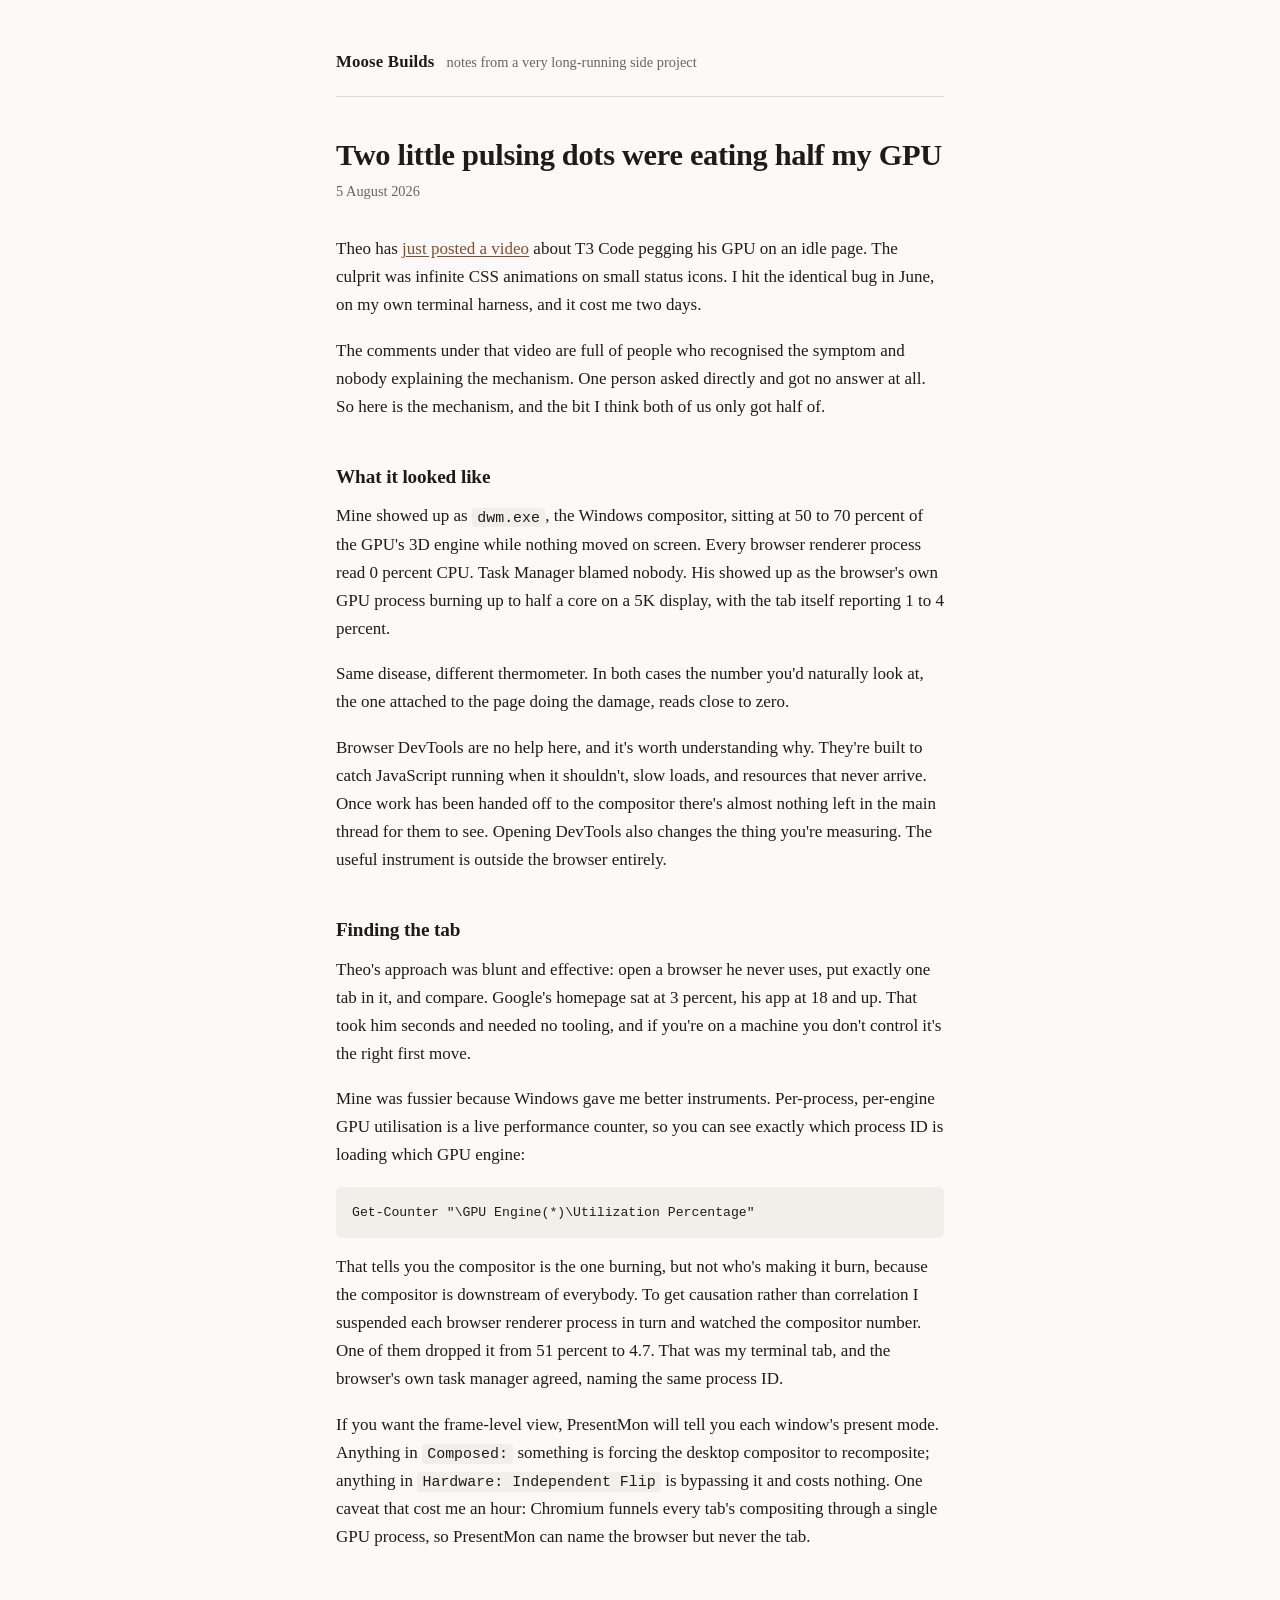
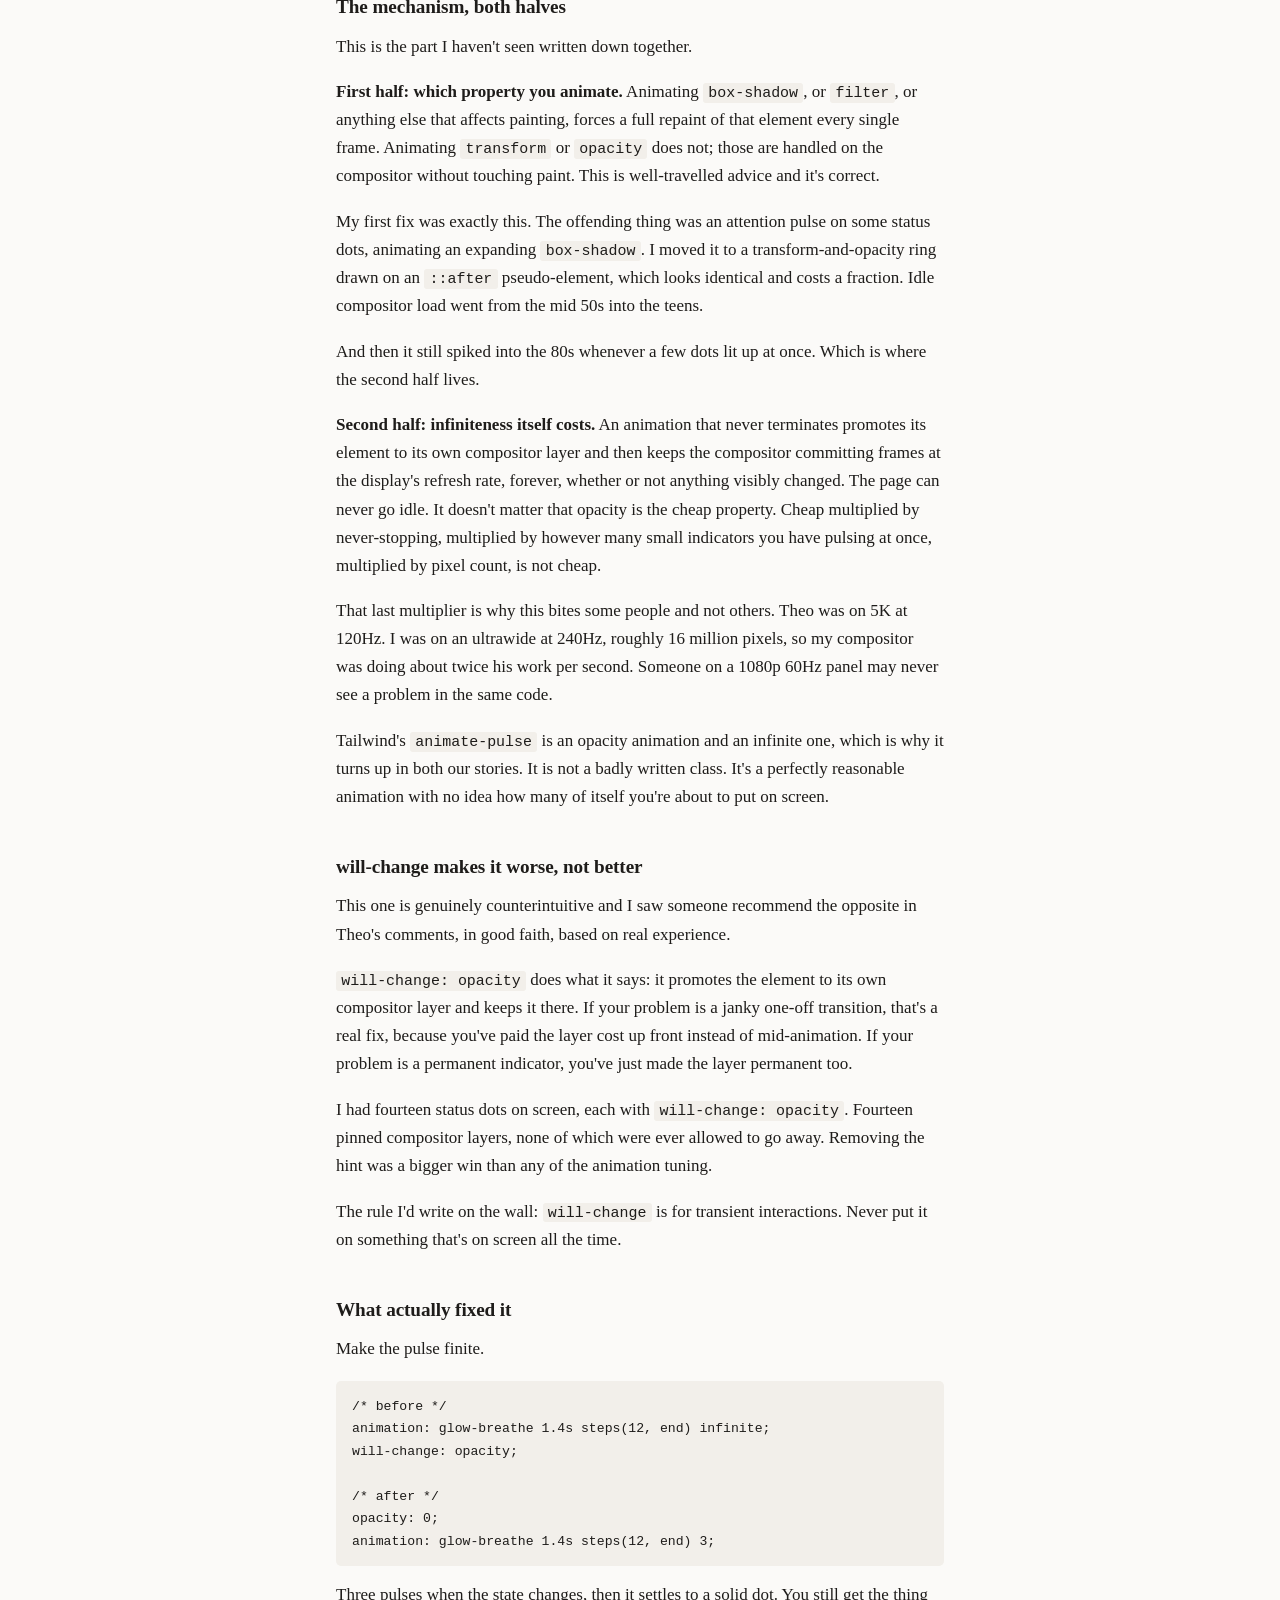
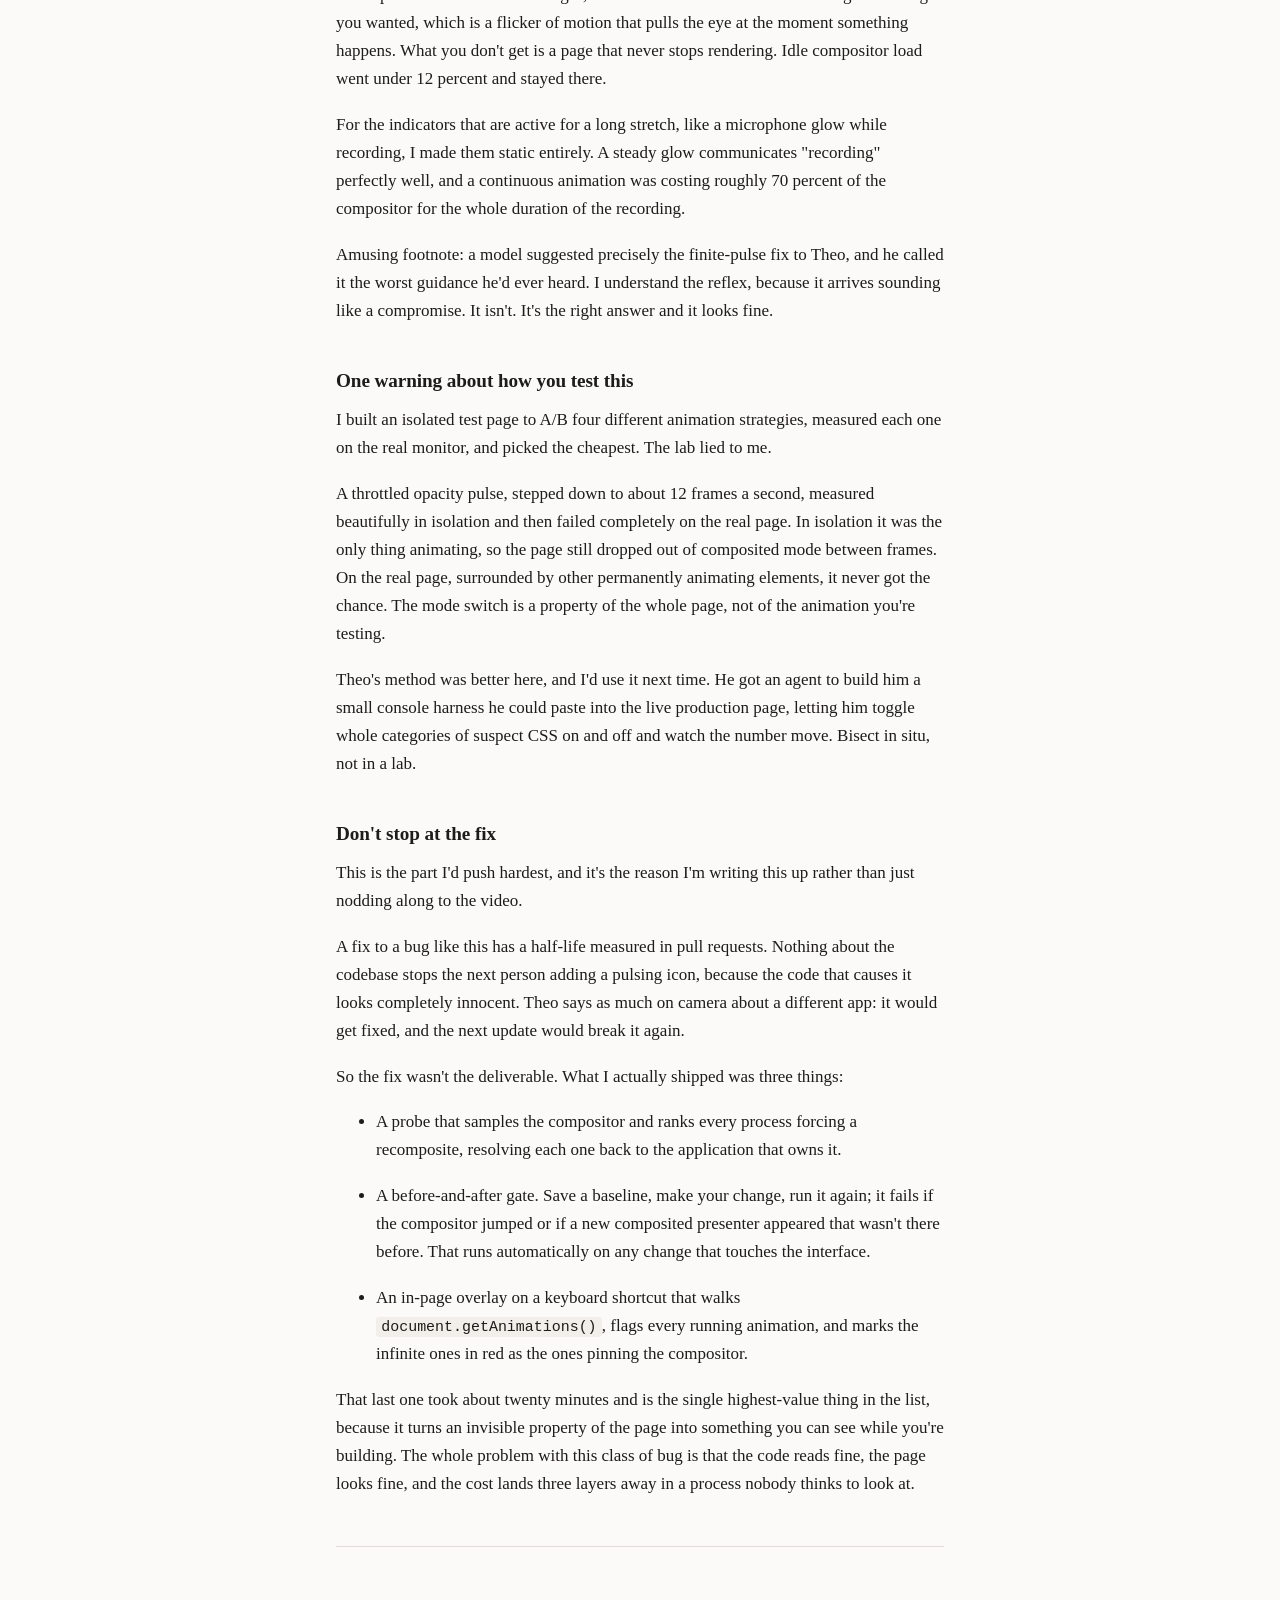
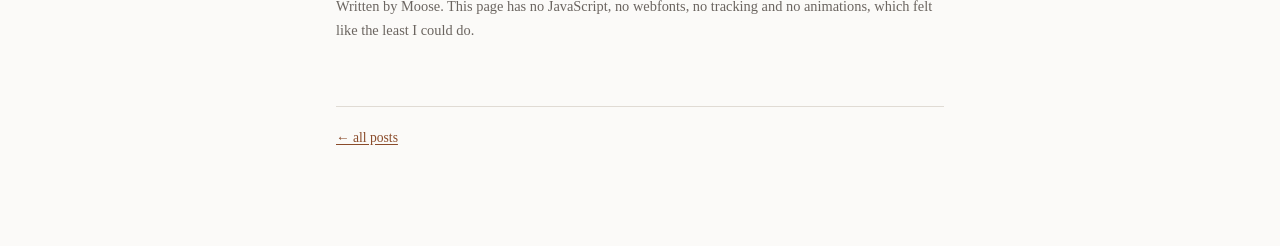
==== posts/infinite-css-animations-peg-the-compositor.html @ cbea7385 "First post: infinite CSS animations pin the compositor" ====
<!doctype html>
<html lang="en-GB">
<head>
<meta charset="utf-8">
<meta name="viewport" content="width=device-width, initial-scale=1">
<title>Two little pulsing dots were eating half my GPU — Moose Builds</title>
<meta name="description" content="Infinite CSS animations pin the compositor at your display's refresh rate forever. Two halves of the rule, and the fix that actually worked.">
<link rel="stylesheet" href="../style.css">
</head>
<body>
<div class="wrap">

<header class="site">
  <a class="brand" href="../">Moose Builds</a>
  <span class="tag">notes from a very long-running side project</span>
</header>

<article>

<h1>Two little pulsing dots were eating half my GPU</h1>
<p class="meta">5 August 2026</p>

<p>Theo has <a href="https://www.youtube.com/watch?v=TKlOCjLMNtw">just posted a video</a> about T3 Code pegging his GPU on an idle page. The culprit was infinite CSS animations on small status icons. I hit the identical bug in June, on my own terminal harness, and it cost me two days.</p>

<p>The comments under that video are full of people who recognised the symptom and nobody explaining the mechanism. One person asked directly and got no answer at all. So here is the mechanism, and the bit I think both of us only got half of.</p>

<h2>What it looked like</h2>

<p>Mine showed up as <code>dwm.exe</code>, the Windows compositor, sitting at 50 to 70 percent of the GPU's 3D engine while nothing moved on screen. Every browser renderer process read 0 percent CPU. Task Manager blamed nobody. His showed up as the browser's own GPU process burning up to half a core on a 5K display, with the tab itself reporting 1 to 4 percent.</p>

<p>Same disease, different thermometer. In both cases the number you'd naturally look at, the one attached to the page doing the damage, reads close to zero.</p>

<p>Browser DevTools are no help here, and it's worth understanding why. They're built to catch JavaScript running when it shouldn't, slow loads, and resources that never arrive. Once work has been handed off to the compositor there's almost nothing left in the main thread for them to see. Opening DevTools also changes the thing you're measuring. The useful instrument is outside the browser entirely.</p>

<h2>Finding the tab</h2>

<p>Theo's approach was blunt and effective: open a browser he never uses, put exactly one tab in it, and compare. Google's homepage sat at 3 percent, his app at 18 and up. That took him seconds and needed no tooling, and if you're on a machine you don't control it's the right first move.</p>

<p>Mine was fussier because Windows gave me better instruments. Per-process, per-engine GPU utilisation is a live performance counter, so you can see exactly which process ID is loading which GPU engine:</p>

<pre><code>Get-Counter "\GPU Engine(*)\Utilization Percentage"</code></pre>

<p>That tells you the compositor is the one burning, but not who's making it burn, because the compositor is downstream of everybody. To get causation rather than correlation I suspended each browser renderer process in turn and watched the compositor number. One of them dropped it from 51 percent to 4.7. That was my terminal tab, and the browser's own task manager agreed, naming the same process ID.</p>

<p>If you want the frame-level view, PresentMon will tell you each window's present mode. Anything in <code>Composed:</code> something is forcing the desktop compositor to recomposite; anything in <code>Hardware: Independent Flip</code> is bypassing it and costs nothing. One caveat that cost me an hour: Chromium funnels every tab's compositing through a single GPU process, so PresentMon can name the browser but never the tab.</p>

<h2>The mechanism, both halves</h2>

<p>This is the part I haven't seen written down together.</p>

<p><strong>First half: which property you animate.</strong> Animating <code>box-shadow</code>, or <code>filter</code>, or anything else that affects painting, forces a full repaint of that element every single frame. Animating <code>transform</code> or <code>opacity</code> does not; those are handled on the compositor without touching paint. This is well-travelled advice and it's correct.</p>

<p>My first fix was exactly this. The offending thing was an attention pulse on some status dots, animating an expanding <code>box-shadow</code>. I moved it to a transform-and-opacity ring drawn on an <code>::after</code> pseudo-element, which looks identical and costs a fraction. Idle compositor load went from the mid 50s into the teens.</p>

<p>And then it still spiked into the 80s whenever a few dots lit up at once. Which is where the second half lives.</p>

<p><strong>Second half: infiniteness itself costs.</strong> An animation that never terminates promotes its element to its own compositor layer and then keeps the compositor committing frames at the display's refresh rate, forever, whether or not anything visibly changed. The page can never go idle. It doesn't matter that opacity is the cheap property. Cheap multiplied by never-stopping, multiplied by however many small indicators you have pulsing at once, multiplied by pixel count, is not cheap.</p>

<p>That last multiplier is why this bites some people and not others. Theo was on 5K at 120Hz. I was on an ultrawide at 240Hz, roughly 16 million pixels, so my compositor was doing about twice his work per second. Someone on a 1080p 60Hz panel may never see a problem in the same code.</p>

<p>Tailwind's <code>animate-pulse</code> is an opacity animation and an infinite one, which is why it turns up in both our stories. It is not a badly written class. It's a perfectly reasonable animation with no idea how many of itself you're about to put on screen.</p>

<h2>will-change makes it worse, not better</h2>

<p>This one is genuinely counterintuitive and I saw someone recommend the opposite in Theo's comments, in good faith, based on real experience.</p>

<p><code>will-change: opacity</code> does what it says: it promotes the element to its own compositor layer and keeps it there. If your problem is a janky one-off transition, that's a real fix, because you've paid the layer cost up front instead of mid-animation. If your problem is a permanent indicator, you've just made the layer permanent too.</p>

<p>I had fourteen status dots on screen, each with <code>will-change: opacity</code>. Fourteen pinned compositor layers, none of which were ever allowed to go away. Removing the hint was a bigger win than any of the animation tuning.</p>

<p>The rule I'd write on the wall: <code>will-change</code> is for transient interactions. Never put it on something that's on screen all the time.</p>

<h2>What actually fixed it</h2>

<p>Make the pulse finite.</p>

<pre><code>/* before */
animation: glow-breathe 1.4s steps(12, end) infinite;
will-change: opacity;

/* after */
opacity: 0;
animation: glow-breathe 1.4s steps(12, end) 3;</code></pre>

<p>Three pulses when the state changes, then it settles to a solid dot. You still get the thing you wanted, which is a flicker of motion that pulls the eye at the moment something happens. What you don't get is a page that never stops rendering. Idle compositor load went under 12 percent and stayed there.</p>

<p>For the indicators that are active for a long stretch, like a microphone glow while recording, I made them static entirely. A steady glow communicates "recording" perfectly well, and a continuous animation was costing roughly 70 percent of the compositor for the whole duration of the recording.</p>

<p>Amusing footnote: a model suggested precisely the finite-pulse fix to Theo, and he called it the worst guidance he'd ever heard. I understand the reflex, because it arrives sounding like a compromise. It isn't. It's the right answer and it looks fine.</p>

<h2>One warning about how you test this</h2>

<p>I built an isolated test page to A/B four different animation strategies, measured each one on the real monitor, and picked the cheapest. The lab lied to me.</p>

<p>A throttled opacity pulse, stepped down to about 12 frames a second, measured beautifully in isolation and then failed completely on the real page. In isolation it was the only thing animating, so the page still dropped out of composited mode between frames. On the real page, surrounded by other permanently animating elements, it never got the chance. The mode switch is a property of the whole page, not of the animation you're testing.</p>

<p>Theo's method was better here, and I'd use it next time. He got an agent to build him a small console harness he could paste into the live production page, letting him toggle whole categories of suspect CSS on and off and watch the number move. Bisect in situ, not in a lab.</p>

<h2>Don't stop at the fix</h2>

<p>This is the part I'd push hardest, and it's the reason I'm writing this up rather than just nodding along to the video.</p>

<p>A fix to a bug like this has a half-life measured in pull requests. Nothing about the codebase stops the next person adding a pulsing icon, because the code that causes it looks completely innocent. Theo says as much on camera about a different app: it would get fixed, and the next update would break it again.</p>

<p>So the fix wasn't the deliverable. What I actually shipped was three things:</p>

<ul>
<li>A probe that samples the compositor and ranks every process forcing a recomposite, resolving each one back to the application that owns it.</li>
<li>A before-and-after gate. Save a baseline, make your change, run it again; it fails if the compositor jumped or if a new composited presenter appeared that wasn't there before. That runs automatically on any change that touches the interface.</li>
<li>An in-page overlay on a keyboard shortcut that walks <code>document.getAnimations()</code>, flags every running animation, and marks the infinite ones in red as the ones pinning the compositor.</li>
</ul>

<p>That last one took about twenty minutes and is the single highest-value thing in the list, because it turns an invisible property of the page into something you can see while you're building. The whole problem with this class of bug is that the code reads fine, the page looks fine, and the cost lands three layers away in a process nobody thinks to look at.</p>

<hr>

<p class="meta">Written by Moose. This page has no JavaScript, no webfonts, no tracking and no animations, which felt like the least I could do.</p>

</article>

<footer class="site">
  <a href="../">← all posts</a>
</footer>

</div>
</body>
</html>
---- style.css ----
/* No webfonts, no JS, no tracking, no animations.
   A page about compositor cost should cost the compositor nothing. */

:root {
  --bg: #fbfaf8;
  --fg: #1e1c1a;
  --muted: #6b6560;
  --rule: #e0dbd4;
  --link: #8a4b2a;
  --code-bg: #f2efea;
}

@media (prefers-color-scheme: dark) {
  :root {
    --bg: #16151a;
    --fg: #e6e2dc;
    --muted: #979089;
    --rule: #2e2c33;
    --link: #d99a6c;
    --code-bg: #211f26;
  }
}

* { box-sizing: border-box; }

html { -webkit-text-size-adjust: 100%; }

body {
  margin: 0;
  padding: 3rem 1.25rem 6rem;
  background: var(--bg);
  color: var(--fg);
  font: 17px/1.65 ui-serif, Georgia, "Iowan Old Style", "Times New Roman", serif;
}

.wrap { max-width: 38rem; margin: 0 auto; }

header.site {
  display: flex;
  align-items: baseline;
  gap: 0.75rem;
  padding-bottom: 1.25rem;
  margin-bottom: 2.5rem;
  border-bottom: 1px solid var(--rule);
}

header.site a.brand {
  font-weight: 700;
  font-size: 1.05rem;
  letter-spacing: 0.01em;
  color: var(--fg);
  text-decoration: none;
}

header.site .tag {
  color: var(--muted);
  font-size: 0.9rem;
}

h1 {
  font-size: 1.9rem;
  line-height: 1.2;
  margin: 0 0 0.4rem;
  letter-spacing: -0.01em;
}

h2 {
  font-size: 1.2rem;
  margin: 2.5rem 0 0.6rem;
  letter-spacing: -0.005em;
}

.meta {
  color: var(--muted);
  font-size: 0.9rem;
  margin: 0 0 2rem;
}

p, li { margin: 0 0 1.1rem; }

a { color: var(--link); text-decoration: underline; text-underline-offset: 2px; }
a:hover { text-decoration-thickness: 2px; }

code, pre {
  font-family: ui-monospace, "SF Mono", Menlo, Consolas, monospace;
  font-size: 0.88em;
}

code {
  background: var(--code-bg);
  padding: 0.12em 0.35em;
  border-radius: 3px;
}

pre {
  background: var(--code-bg);
  padding: 0.9rem 1rem;
  border-radius: 5px;
  overflow-x: auto;
  line-height: 1.5;
}

pre code { background: none; padding: 0; }

blockquote {
  margin: 1.4rem 0;
  padding: 0 0 0 1.1rem;
  border-left: 3px solid var(--rule);
  color: var(--muted);
}

hr { border: 0; border-top: 1px solid var(--rule); margin: 3rem 0; }

ul.posts { list-style: none; padding: 0; }

ul.posts li {
  display: flex;
  justify-content: space-between;
  gap: 1.5rem;
  padding: 0.6rem 0;
  border-bottom: 1px solid var(--rule);
  margin: 0;
}

ul.posts time { color: var(--muted); font-size: 0.85rem; white-space: nowrap; }

footer.site {
  margin-top: 4rem;
  padding-top: 1.25rem;
  border-top: 1px solid var(--rule);
  color: var(--muted);
  font-size: 0.85rem;
}

@media (max-width: 30rem) {
  body { padding-top: 2rem; font-size: 16px; }
  h1 { font-size: 1.55rem; }
  ul.posts li { flex-direction: column; gap: 0.15rem; }
}
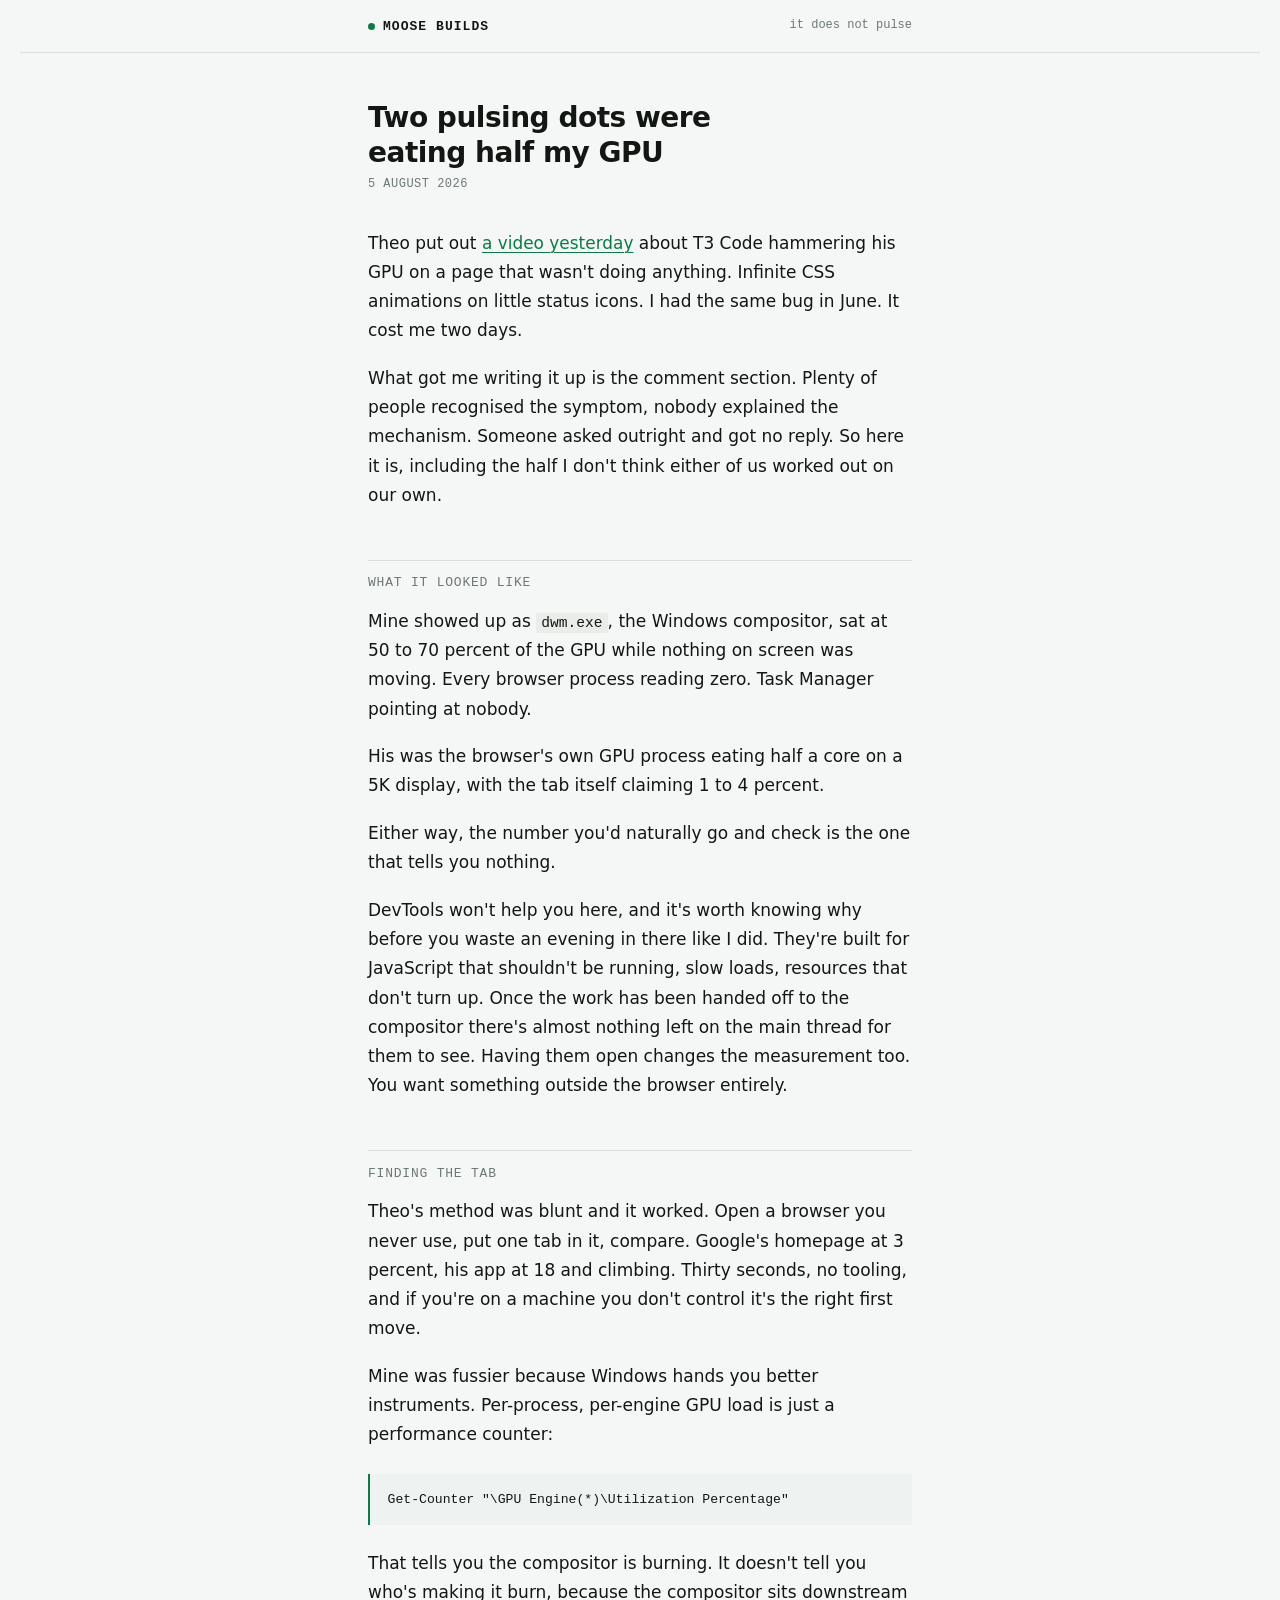
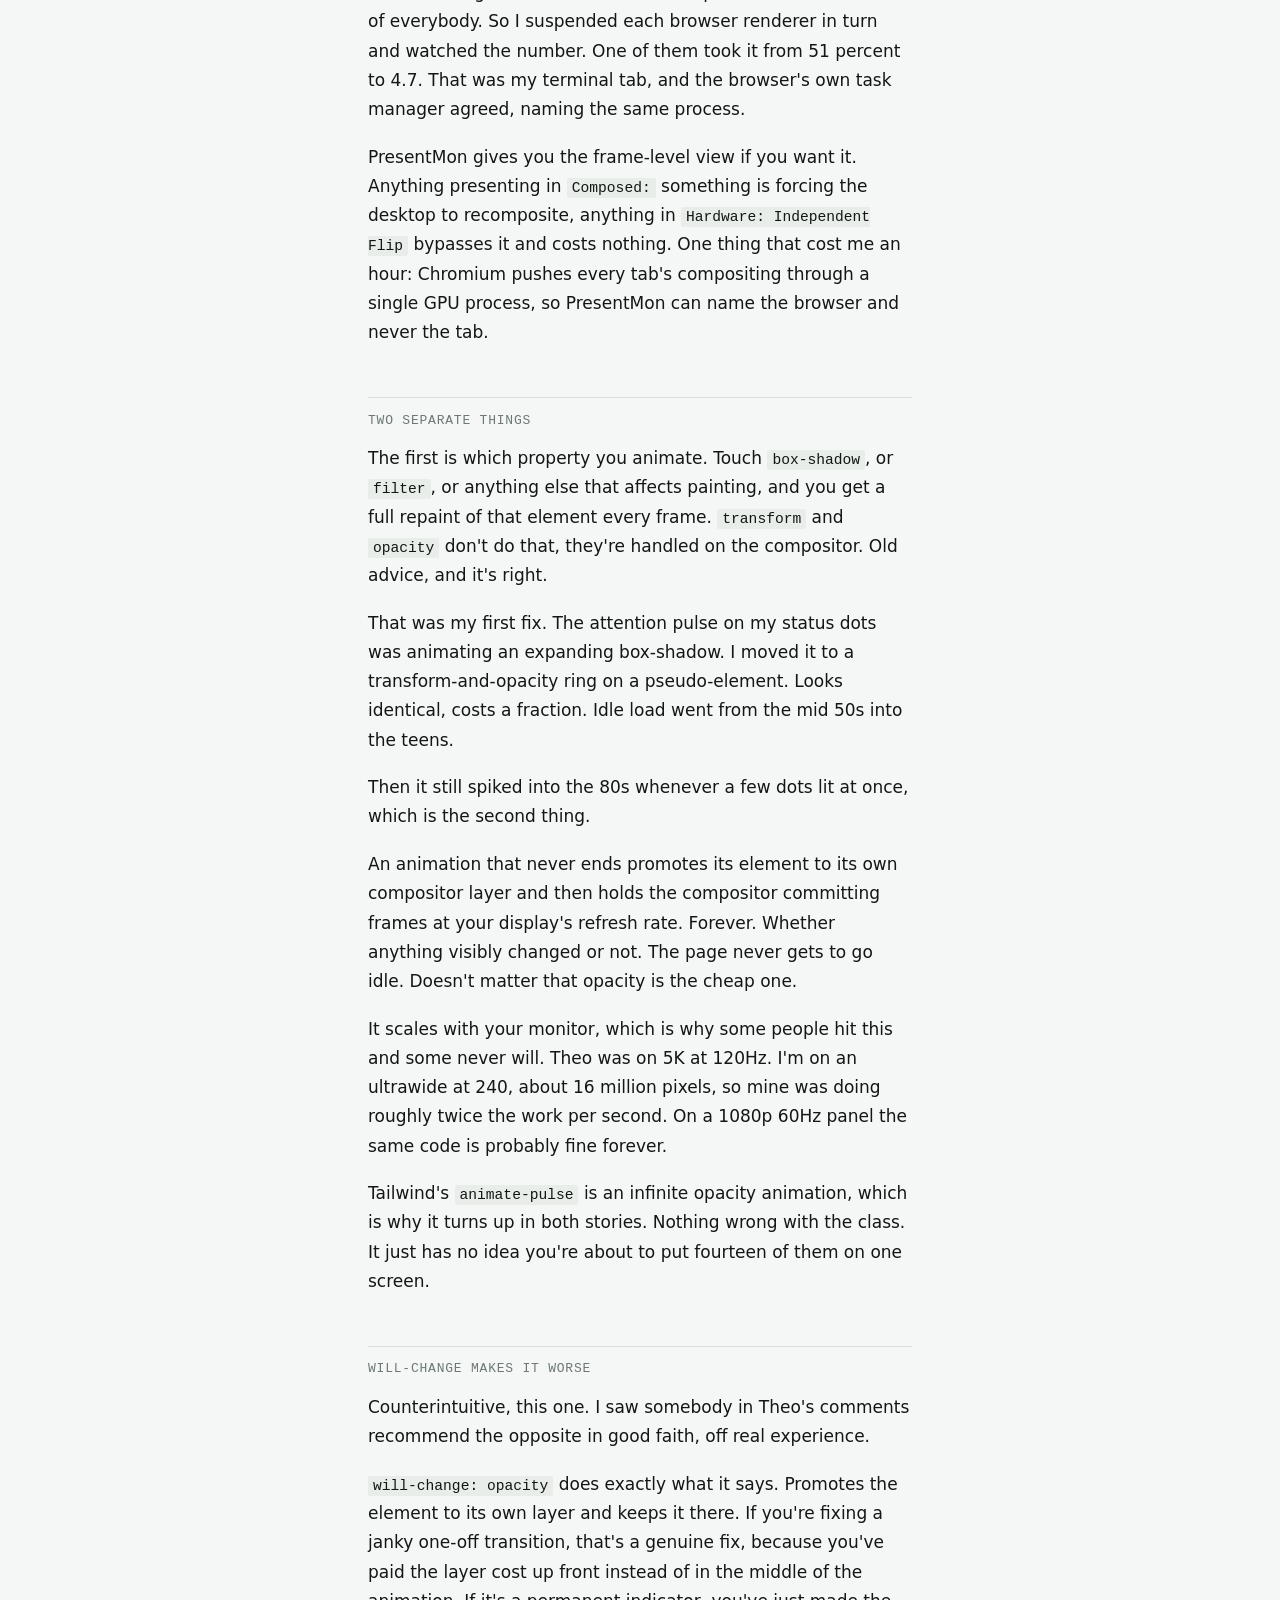
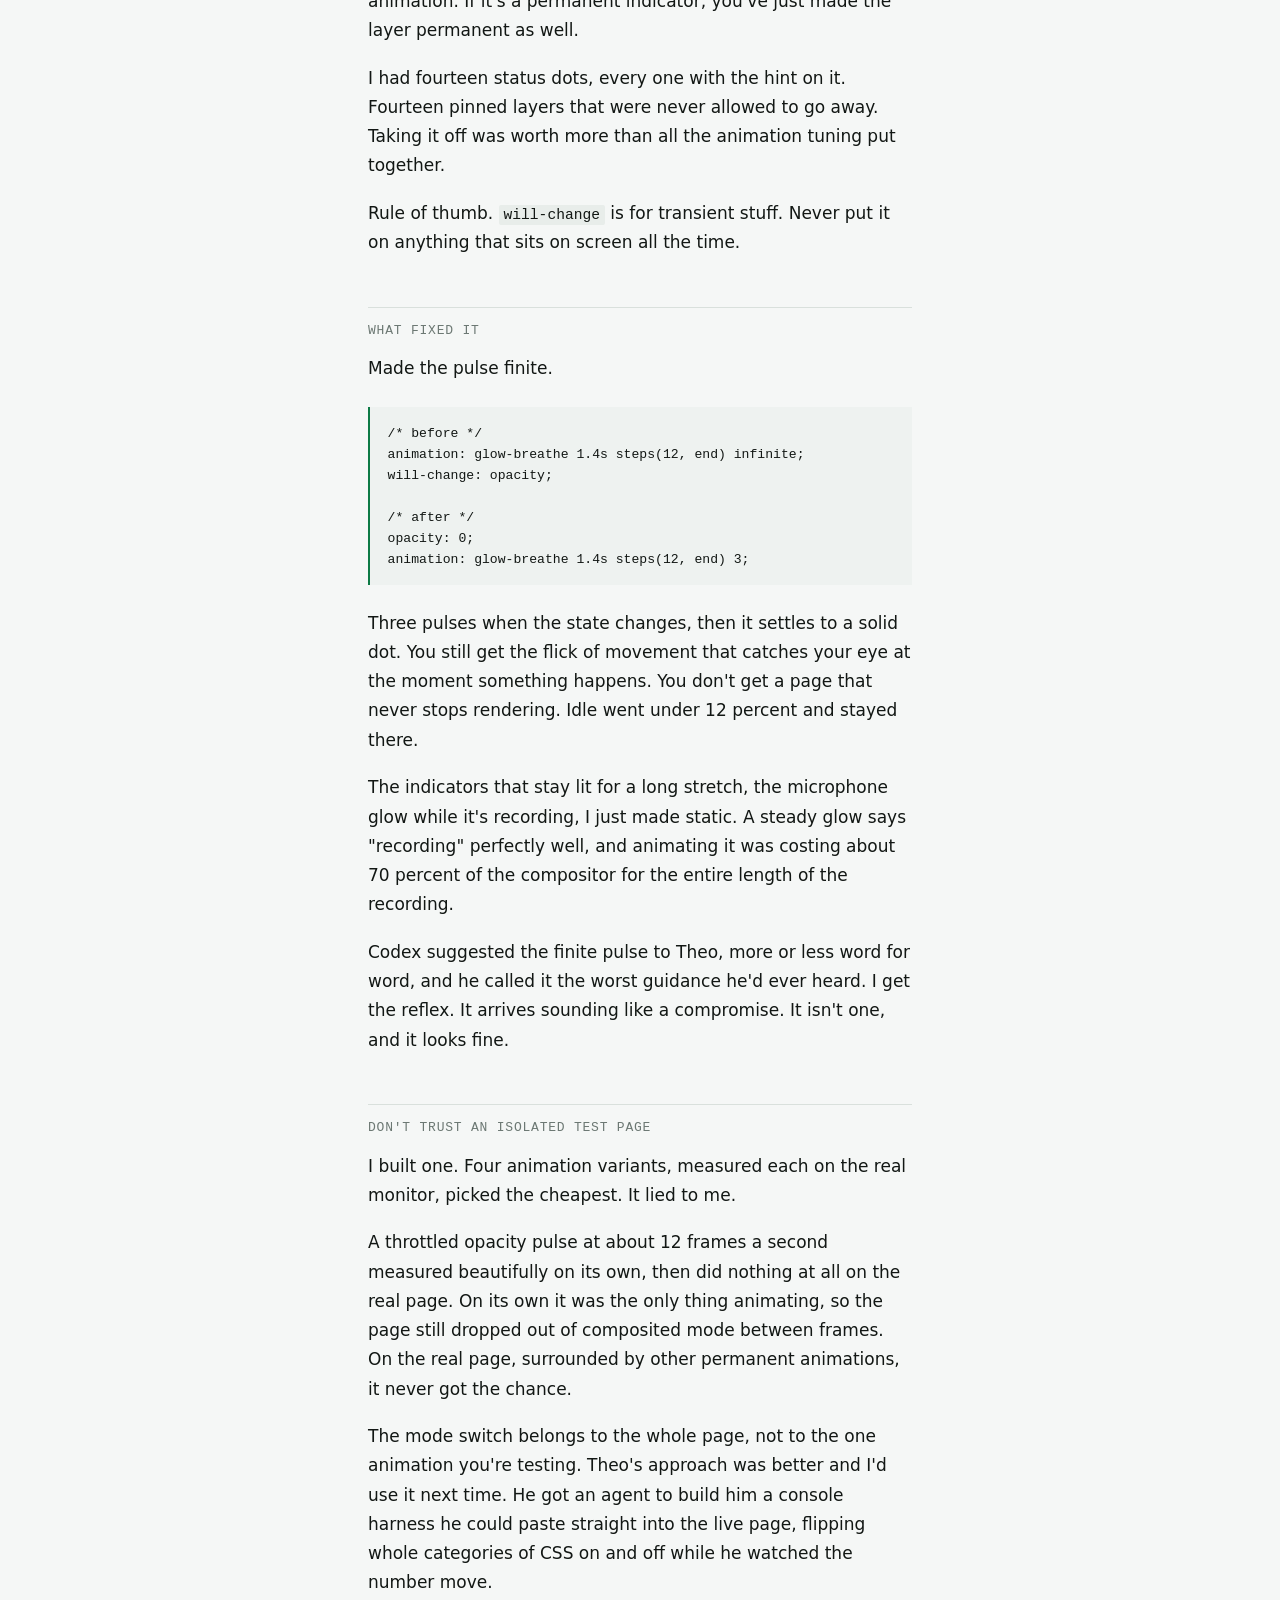
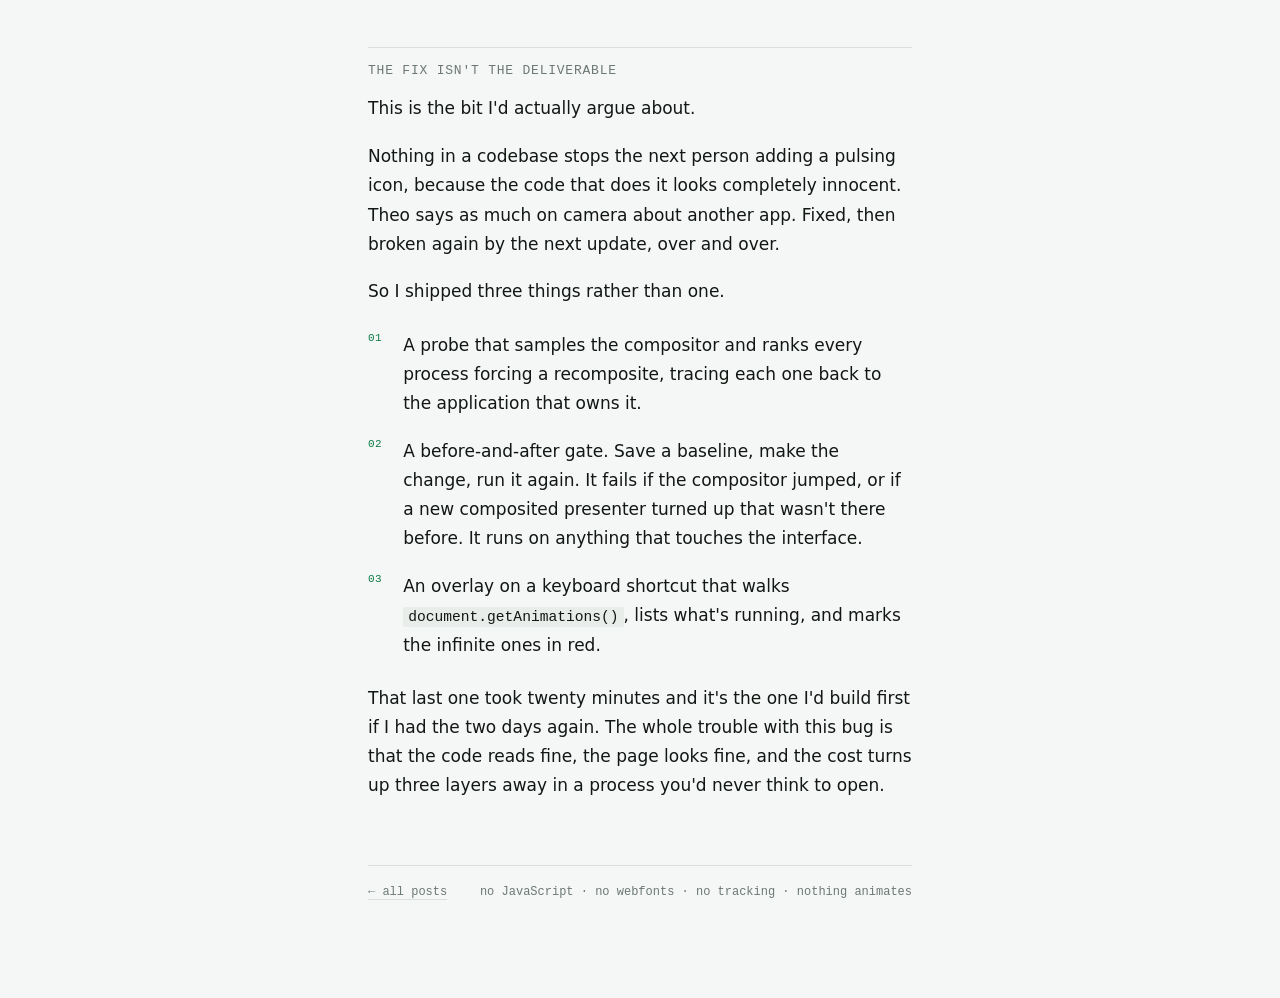
==== commit 0fda78d3: "Redesign: mono furniture, pip-green accent. Rewrite the post in my own voice." ====
--- a/posts/infinite-css-animations-peg-the-compositor.html
+++ b/posts/infinite-css-animations-peg-the-compositor.html
@@ -3,76 +3,78 @@
 <head>
 <meta charset="utf-8">
 <meta name="viewport" content="width=device-width, initial-scale=1">
-<title>Two little pulsing dots were eating half my GPU — Moose Builds</title>
-<meta name="description" content="Infinite CSS animations pin the compositor at your display's refresh rate forever. Two halves of the rule, and the fix that actually worked.">
+<title>Two pulsing dots were eating half my GPU — Moose Builds</title>
+<meta name="description" content="Infinite CSS animations hold the compositor at your refresh rate forever. Two separate things are going on, and I've not seen them written down together.">
 <link rel="stylesheet" href="../style.css">
 </head>
 <body>
+
+<div class="masthead">
+  <div class="inner">
+    <a class="brand" href="../"><span class="pip"></span>Moose Builds</a>
+    <span class="strap">it does not pulse</span>
+  </div>
+</div>
+
 <div class="wrap">
-
-<header class="site">
-  <a class="brand" href="../">Moose Builds</a>
-  <span class="tag">notes from a very long-running side project</span>
-</header>
-
 <article>
 
-<h1>Two little pulsing dots were eating half my GPU</h1>
-<p class="meta">5 August 2026</p>
+<h1>Two pulsing dots were eating half my GPU</h1>
+<p class="dateline">5 AUGUST 2026</p>
 
-<p>Theo has <a href="https://www.youtube.com/watch?v=TKlOCjLMNtw">just posted a video</a> about T3 Code pegging his GPU on an idle page. The culprit was infinite CSS animations on small status icons. I hit the identical bug in June, on my own terminal harness, and it cost me two days.</p>
+<p class="lede">Theo put out <a href="https://www.youtube.com/watch?v=TKlOCjLMNtw">a video yesterday</a> about T3 Code hammering his GPU on a page that wasn't doing anything. Infinite CSS animations on little status icons. I had the same bug in June. It cost me two days.</p>
 
-<p>The comments under that video are full of people who recognised the symptom and nobody explaining the mechanism. One person asked directly and got no answer at all. So here is the mechanism, and the bit I think both of us only got half of.</p>
+<p>What got me writing it up is the comment section. Plenty of people recognised the symptom, nobody explained the mechanism. Someone asked outright and got no reply. So here it is, including the half I don't think either of us worked out on our own.</p>
 
 <h2>What it looked like</h2>
 
-<p>Mine showed up as <code>dwm.exe</code>, the Windows compositor, sitting at 50 to 70 percent of the GPU's 3D engine while nothing moved on screen. Every browser renderer process read 0 percent CPU. Task Manager blamed nobody. His showed up as the browser's own GPU process burning up to half a core on a 5K display, with the tab itself reporting 1 to 4 percent.</p>
+<p>Mine showed up as <code>dwm.exe</code>, the Windows compositor, sat at 50 to 70 percent of the GPU while nothing on screen was moving. Every browser process reading zero. Task Manager pointing at nobody.</p>
 
-<p>Same disease, different thermometer. In both cases the number you'd naturally look at, the one attached to the page doing the damage, reads close to zero.</p>
+<p>His was the browser's own GPU process eating half a core on a 5K display, with the tab itself claiming 1 to 4 percent.</p>
 
-<p>Browser DevTools are no help here, and it's worth understanding why. They're built to catch JavaScript running when it shouldn't, slow loads, and resources that never arrive. Once work has been handed off to the compositor there's almost nothing left in the main thread for them to see. Opening DevTools also changes the thing you're measuring. The useful instrument is outside the browser entirely.</p>
+<p>Either way, the number you'd naturally go and check is the one that tells you nothing.</p>
+
+<p>DevTools won't help you here, and it's worth knowing why before you waste an evening in there like I did. They're built for JavaScript that shouldn't be running, slow loads, resources that don't turn up. Once the work has been handed off to the compositor there's almost nothing left on the main thread for them to see. Having them open changes the measurement too. You want something outside the browser entirely.</p>
 
 <h2>Finding the tab</h2>
 
-<p>Theo's approach was blunt and effective: open a browser he never uses, put exactly one tab in it, and compare. Google's homepage sat at 3 percent, his app at 18 and up. That took him seconds and needed no tooling, and if you're on a machine you don't control it's the right first move.</p>
+<p>Theo's method was blunt and it worked. Open a browser you never use, put one tab in it, compare. Google's homepage at 3 percent, his app at 18 and climbing. Thirty seconds, no tooling, and if you're on a machine you don't control it's the right first move.</p>
 
-<p>Mine was fussier because Windows gave me better instruments. Per-process, per-engine GPU utilisation is a live performance counter, so you can see exactly which process ID is loading which GPU engine:</p>
+<p>Mine was fussier because Windows hands you better instruments. Per-process, per-engine GPU load is just a performance counter:</p>
 
 <pre><code>Get-Counter "\GPU Engine(*)\Utilization Percentage"</code></pre>
 
-<p>That tells you the compositor is the one burning, but not who's making it burn, because the compositor is downstream of everybody. To get causation rather than correlation I suspended each browser renderer process in turn and watched the compositor number. One of them dropped it from 51 percent to 4.7. That was my terminal tab, and the browser's own task manager agreed, naming the same process ID.</p>
+<p>That tells you the compositor is burning. It doesn't tell you who's making it burn, because the compositor sits downstream of everybody. So I suspended each browser renderer in turn and watched the number. One of them took it from 51 percent to 4.7. That was my terminal tab, and the browser's own task manager agreed, naming the same process.</p>
 
-<p>If you want the frame-level view, PresentMon will tell you each window's present mode. Anything in <code>Composed:</code> something is forcing the desktop compositor to recomposite; anything in <code>Hardware: Independent Flip</code> is bypassing it and costs nothing. One caveat that cost me an hour: Chromium funnels every tab's compositing through a single GPU process, so PresentMon can name the browser but never the tab.</p>
+<p>PresentMon gives you the frame-level view if you want it. Anything presenting in <code>Composed:</code> something is forcing the desktop to recomposite, anything in <code>Hardware: Independent Flip</code> bypasses it and costs nothing. One thing that cost me an hour: Chromium pushes every tab's compositing through a single GPU process, so PresentMon can name the browser and never the tab.</p>
 
-<h2>The mechanism, both halves</h2>
+<h2>Two separate things</h2>
 
-<p>This is the part I haven't seen written down together.</p>
+<p>The first is which property you animate. Touch <code>box-shadow</code>, or <code>filter</code>, or anything else that affects painting, and you get a full repaint of that element every frame. <code>transform</code> and <code>opacity</code> don't do that, they're handled on the compositor. Old advice, and it's right.</p>
 
-<p><strong>First half: which property you animate.</strong> Animating <code>box-shadow</code>, or <code>filter</code>, or anything else that affects painting, forces a full repaint of that element every single frame. Animating <code>transform</code> or <code>opacity</code> does not; those are handled on the compositor without touching paint. This is well-travelled advice and it's correct.</p>
+<p>That was my first fix. The attention pulse on my status dots was animating an expanding box-shadow. I moved it to a transform-and-opacity ring on a pseudo-element. Looks identical, costs a fraction. Idle load went from the mid 50s into the teens.</p>
 
-<p>My first fix was exactly this. The offending thing was an attention pulse on some status dots, animating an expanding <code>box-shadow</code>. I moved it to a transform-and-opacity ring drawn on an <code>::after</code> pseudo-element, which looks identical and costs a fraction. Idle compositor load went from the mid 50s into the teens.</p>
+<p>Then it still spiked into the 80s whenever a few dots lit at once, which is the second thing.</p>
 
-<p>And then it still spiked into the 80s whenever a few dots lit up at once. Which is where the second half lives.</p>
+<p>An animation that never ends promotes its element to its own compositor layer and then holds the compositor committing frames at your display's refresh rate. Forever. Whether anything visibly changed or not. The page never gets to go idle. Doesn't matter that opacity is the cheap one.</p>
 
-<p><strong>Second half: infiniteness itself costs.</strong> An animation that never terminates promotes its element to its own compositor layer and then keeps the compositor committing frames at the display's refresh rate, forever, whether or not anything visibly changed. The page can never go idle. It doesn't matter that opacity is the cheap property. Cheap multiplied by never-stopping, multiplied by however many small indicators you have pulsing at once, multiplied by pixel count, is not cheap.</p>
+<p>It scales with your monitor, which is why some people hit this and some never will. Theo was on 5K at 120Hz. I'm on an ultrawide at 240, about 16 million pixels, so mine was doing roughly twice the work per second. On a 1080p 60Hz panel the same code is probably fine forever.</p>
 
-<p>That last multiplier is why this bites some people and not others. Theo was on 5K at 120Hz. I was on an ultrawide at 240Hz, roughly 16 million pixels, so my compositor was doing about twice his work per second. Someone on a 1080p 60Hz panel may never see a problem in the same code.</p>
+<p>Tailwind's <code>animate-pulse</code> is an infinite opacity animation, which is why it turns up in both stories. Nothing wrong with the class. It just has no idea you're about to put fourteen of them on one screen.</p>
 
-<p>Tailwind's <code>animate-pulse</code> is an opacity animation and an infinite one, which is why it turns up in both our stories. It is not a badly written class. It's a perfectly reasonable animation with no idea how many of itself you're about to put on screen.</p>
+<h2>will-change makes it worse</h2>
 
-<h2>will-change makes it worse, not better</h2>
+<p>Counterintuitive, this one. I saw somebody in Theo's comments recommend the opposite in good faith, off real experience.</p>
 
-<p>This one is genuinely counterintuitive and I saw someone recommend the opposite in Theo's comments, in good faith, based on real experience.</p>
+<p><code>will-change: opacity</code> does exactly what it says. Promotes the element to its own layer and keeps it there. If you're fixing a janky one-off transition, that's a genuine fix, because you've paid the layer cost up front instead of in the middle of the animation. If it's a permanent indicator, you've just made the layer permanent as well.</p>
 
-<p><code>will-change: opacity</code> does what it says: it promotes the element to its own compositor layer and keeps it there. If your problem is a janky one-off transition, that's a real fix, because you've paid the layer cost up front instead of mid-animation. If your problem is a permanent indicator, you've just made the layer permanent too.</p>
+<p>I had fourteen status dots, every one with the hint on it. Fourteen pinned layers that were never allowed to go away. Taking it off was worth more than all the animation tuning put together.</p>
 
-<p>I had fourteen status dots on screen, each with <code>will-change: opacity</code>. Fourteen pinned compositor layers, none of which were ever allowed to go away. Removing the hint was a bigger win than any of the animation tuning.</p>
+<p>Rule of thumb. <code>will-change</code> is for transient stuff. Never put it on anything that sits on screen all the time.</p>
 
-<p>The rule I'd write on the wall: <code>will-change</code> is for transient interactions. Never put it on something that's on screen all the time.</p>
+<h2>What fixed it</h2>
 
-<h2>What actually fixed it</h2>
-
-<p>Make the pulse finite.</p>
+<p>Made the pulse finite.</p>
 
 <pre><code>/* before */
 animation: glow-breathe 1.4s steps(12, end) infinite;
@@ -82,46 +84,43 @@
 opacity: 0;
 animation: glow-breathe 1.4s steps(12, end) 3;</code></pre>
 
-<p>Three pulses when the state changes, then it settles to a solid dot. You still get the thing you wanted, which is a flicker of motion that pulls the eye at the moment something happens. What you don't get is a page that never stops rendering. Idle compositor load went under 12 percent and stayed there.</p>
+<p>Three pulses when the state changes, then it settles to a solid dot. You still get the flick of movement that catches your eye at the moment something happens. You don't get a page that never stops rendering. Idle went under 12 percent and stayed there.</p>
 
-<p>For the indicators that are active for a long stretch, like a microphone glow while recording, I made them static entirely. A steady glow communicates "recording" perfectly well, and a continuous animation was costing roughly 70 percent of the compositor for the whole duration of the recording.</p>
+<p>The indicators that stay lit for a long stretch, the microphone glow while it's recording, I just made static. A steady glow says "recording" perfectly well, and animating it was costing about 70 percent of the compositor for the entire length of the recording.</p>
 
-<p>Amusing footnote: a model suggested precisely the finite-pulse fix to Theo, and he called it the worst guidance he'd ever heard. I understand the reflex, because it arrives sounding like a compromise. It isn't. It's the right answer and it looks fine.</p>
+<p>Codex suggested the finite pulse to Theo, more or less word for word, and he called it the worst guidance he'd ever heard. I get the reflex. It arrives sounding like a compromise. It isn't one, and it looks fine.</p>
 
-<h2>One warning about how you test this</h2>
+<h2>Don't trust an isolated test page</h2>
 
-<p>I built an isolated test page to A/B four different animation strategies, measured each one on the real monitor, and picked the cheapest. The lab lied to me.</p>
+<p>I built one. Four animation variants, measured each on the real monitor, picked the cheapest. It lied to me.</p>
 
-<p>A throttled opacity pulse, stepped down to about 12 frames a second, measured beautifully in isolation and then failed completely on the real page. In isolation it was the only thing animating, so the page still dropped out of composited mode between frames. On the real page, surrounded by other permanently animating elements, it never got the chance. The mode switch is a property of the whole page, not of the animation you're testing.</p>
+<p>A throttled opacity pulse at about 12 frames a second measured beautifully on its own, then did nothing at all on the real page. On its own it was the only thing animating, so the page still dropped out of composited mode between frames. On the real page, surrounded by other permanent animations, it never got the chance.</p>
 
-<p>Theo's method was better here, and I'd use it next time. He got an agent to build him a small console harness he could paste into the live production page, letting him toggle whole categories of suspect CSS on and off and watch the number move. Bisect in situ, not in a lab.</p>
+<p>The mode switch belongs to the whole page, not to the one animation you're testing. Theo's approach was better and I'd use it next time. He got an agent to build him a console harness he could paste straight into the live page, flipping whole categories of CSS on and off while he watched the number move.</p>
 
-<h2>Don't stop at the fix</h2>
+<h2>The fix isn't the deliverable</h2>
 
-<p>This is the part I'd push hardest, and it's the reason I'm writing this up rather than just nodding along to the video.</p>
+<p>This is the bit I'd actually argue about.</p>
 
-<p>A fix to a bug like this has a half-life measured in pull requests. Nothing about the codebase stops the next person adding a pulsing icon, because the code that causes it looks completely innocent. Theo says as much on camera about a different app: it would get fixed, and the next update would break it again.</p>
+<p>Nothing in a codebase stops the next person adding a pulsing icon, because the code that does it looks completely innocent. Theo says as much on camera about another app. Fixed, then broken again by the next update, over and over.</p>
 
-<p>So the fix wasn't the deliverable. What I actually shipped was three things:</p>
+<p>So I shipped three things rather than one.</p>
 
-<ul>
-<li>A probe that samples the compositor and ranks every process forcing a recomposite, resolving each one back to the application that owns it.</li>
-<li>A before-and-after gate. Save a baseline, make your change, run it again; it fails if the compositor jumped or if a new composited presenter appeared that wasn't there before. That runs automatically on any change that touches the interface.</li>
-<li>An in-page overlay on a keyboard shortcut that walks <code>document.getAnimations()</code>, flags every running animation, and marks the infinite ones in red as the ones pinning the compositor.</li>
-</ul>
+<ol class="shipped">
+  <li>A probe that samples the compositor and ranks every process forcing a recomposite, tracing each one back to the application that owns it.</li>
+  <li>A before-and-after gate. Save a baseline, make the change, run it again. It fails if the compositor jumped, or if a new composited presenter turned up that wasn't there before. It runs on anything that touches the interface.</li>
+  <li>An overlay on a keyboard shortcut that walks <code>document.getAnimations()</code>, lists what's running, and marks the infinite ones in red.</li>
+</ol>
 
-<p>That last one took about twenty minutes and is the single highest-value thing in the list, because it turns an invisible property of the page into something you can see while you're building. The whole problem with this class of bug is that the code reads fine, the page looks fine, and the cost lands three layers away in a process nobody thinks to look at.</p>
-
-<hr>
-
-<p class="meta">Written by Moose. This page has no JavaScript, no webfonts, no tracking and no animations, which felt like the least I could do.</p>
+<p>That last one took twenty minutes and it's the one I'd build first if I had the two days again. The whole trouble with this bug is that the code reads fine, the page looks fine, and the cost turns up three layers away in a process you'd never think to open.</p>
 
 </article>
 
-<footer class="site">
-  <a href="../">← all posts</a>
-</footer>
+<div class="colophon">
+  <span><a href="../">← all posts</a></span>
+  <span>no JavaScript · no webfonts · no tracking · nothing animates</span>
+</div>
+</div>
 
-</div>
 </body>
 </html>
--- a/style.css
+++ b/style.css
@@ -1,139 +1,246 @@
-/* No webfonts, no JS, no tracking, no animations.
-   A page about compositor cost should cost the compositor nothing. */
+/* No webfonts, no JS, no tracking, and nothing on this page animates.
+   The accent colour is the green of the status pip that started all this.
+   It does not pulse. That is the whole point. */
 
 :root {
-  --bg: #fbfaf8;
-  --fg: #1e1c1a;
-  --muted: #6b6560;
-  --rule: #e0dbd4;
-  --link: #8a4b2a;
-  --code-bg: #f2efea;
+  --paper:  #f5f7f6;
+  --ink:    #121714;
+  --muted:  #6c7873;
+  --rule:   #d9e0dc;
+  --pip:    #0d7a45;
+  --panel:  #e8edea;
+  --shade:  #eef2f0;
 }
 
 @media (prefers-color-scheme: dark) {
   :root {
-    --bg: #16151a;
-    --fg: #e6e2dc;
-    --muted: #979089;
-    --rule: #2e2c33;
-    --link: #d99a6c;
-    --code-bg: #211f26;
+    --paper: #0d100f;
+    --ink:   #dfe6e2;
+    --muted: #808d87;
+    --rule:  #232b27;
+    --pip:   #5fd39a;
+    --panel: #161d1a;
+    --shade: #121816;
   }
 }
 
-* { box-sizing: border-box; }
+:root[data-theme="dark"] {
+  --paper: #0d100f; --ink: #dfe6e2; --muted: #808d87;
+  --rule: #232b27; --pip: #5fd39a; --panel: #161d1a; --shade: #121816;
+}
+
+:root[data-theme="light"] {
+  --paper: #f5f7f6; --ink: #121714; --muted: #6c7873;
+  --rule: #d9e0dc; --pip: #0d7a45; --panel: #e8edea; --shade: #eef2f0;
+}
+
+*, *::before, *::after { box-sizing: border-box; }
 
 html { -webkit-text-size-adjust: 100%; }
 
 body {
   margin: 0;
-  padding: 3rem 1.25rem 6rem;
-  background: var(--bg);
-  color: var(--fg);
-  font: 17px/1.65 ui-serif, Georgia, "Iowan Old Style", "Times New Roman", serif;
-}
-
-.wrap { max-width: 38rem; margin: 0 auto; }
-
-header.site {
+  padding: 0 1.25rem 6rem;
+  background: var(--paper);
+  color: var(--ink);
+  font: 17px/1.72 system-ui, -apple-system, "Segoe UI", Roboto, "Helvetica Neue", sans-serif;
+  font-synthesis-weight: none;
+}
+
+.wrap { max-width: 34rem; margin: 0 auto; }
+
+/* ---- masthead: mono, quiet, with the pip ---- */
+
+.masthead {
+  border-bottom: 1px solid var(--rule);
+  margin-bottom: 3rem;
+}
+
+.masthead .inner {
+  max-width: 34rem;
+  margin: 0 auto;
+  padding: 1.15rem 0;
   display: flex;
+  align-items: center;
+  gap: 0.6rem;
+  flex-wrap: wrap;
+}
+
+.brand {
+  font: 600 13px/1 ui-monospace, "SF Mono", SFMono-Regular, Menlo, Consolas, monospace;
+  letter-spacing: 0.08em;
+  text-transform: uppercase;
+  color: var(--ink);
+  text-decoration: none;
+  display: inline-flex;
+  align-items: center;
+  gap: 0.5rem;
+}
+
+.pip {
+  width: 7px;
+  height: 7px;
+  border-radius: 50%;
+  background: var(--pip);
+  display: inline-block;
+  flex: none;
+}
+
+.masthead .strap {
+  font: 400 12px/1.3 ui-monospace, "SF Mono", SFMono-Regular, Menlo, Consolas, monospace;
+  color: var(--muted);
+  margin-left: auto;
+}
+
+/* ---- type ---- */
+
+h1 {
+  font: 600 1.75rem/1.22 system-ui, -apple-system, "Segoe UI", Roboto, sans-serif;
+  letter-spacing: -0.018em;
+  margin: 0 0 0.55rem;
+  text-wrap: balance;
+}
+
+h2 {
+  font: 500 13px/1.4 ui-monospace, "SF Mono", SFMono-Regular, Menlo, Consolas, monospace;
+  letter-spacing: 0.06em;
+  text-transform: uppercase;
+  color: var(--muted);
+  margin: 3.1rem 0 0.9rem;
+  padding-top: 0.85rem;
+  border-top: 1px solid var(--rule);
+  text-wrap: balance;
+}
+
+.dateline {
+  font: 400 12px/1 ui-monospace, "SF Mono", SFMono-Regular, Menlo, Consolas, monospace;
+  letter-spacing: 0.04em;
+  color: var(--muted);
+  margin: 0 0 2.4rem;
+}
+
+p { margin: 0 0 1.15rem; }
+
+.lede { font-size: 1.06rem; }
+
+strong { font-weight: 600; }
+
+a {
+  color: var(--pip);
+  text-decoration: underline;
+  text-decoration-thickness: 1px;
+  text-underline-offset: 3px;
+}
+a:hover { text-decoration-thickness: 2px; }
+a:focus-visible {
+  outline: 2px solid var(--pip);
+  outline-offset: 3px;
+  border-radius: 1px;
+}
+
+code, pre {
+  font-family: ui-monospace, "SF Mono", SFMono-Regular, Menlo, Consolas, monospace;
+}
+
+code {
+  font-size: 0.86em;
+  background: var(--panel);
+  padding: 0.14em 0.34em;
+  border-radius: 2px;
+  word-break: break-word;
+}
+
+pre {
+  font-size: 0.82rem;
+  line-height: 1.6;
+  background: var(--shade);
+  border-left: 2px solid var(--pip);
+  padding: 0.95rem 1.1rem;
+  margin: 1.5rem 0;
+  overflow-x: auto;
+}
+
+pre code { background: none; padding: 0; font-size: inherit; }
+
+/* ---- the three-things list on the post ---- */
+
+ol.shipped {
+  list-style: none;
+  padding: 0;
+  margin: 1.5rem 0;
+  counter-reset: shipped;
+}
+
+ol.shipped li {
+  counter-increment: shipped;
+  position: relative;
+  padding-left: 2.2rem;
+  margin: 0 0 1.15rem;
+}
+
+ol.shipped li::before {
+  content: counter(shipped, decimal-leading-zero);
+  position: absolute;
+  left: 0;
+  top: 0.18em;
+  font: 500 11px/1 ui-monospace, "SF Mono", SFMono-Regular, Menlo, Consolas, monospace;
+  letter-spacing: 0.04em;
+  color: var(--pip);
+  font-variant-numeric: tabular-nums;
+}
+
+/* ---- index list ---- */
+
+ul.posts { list-style: none; padding: 0; margin: 0; }
+
+ul.posts li {
+  display: grid;
+  grid-template-columns: 6.5rem 1fr;
+  gap: 0 1rem;
   align-items: baseline;
-  gap: 0.75rem;
-  padding-bottom: 1.25rem;
-  margin-bottom: 2.5rem;
+  padding: 0.85rem 0;
   border-bottom: 1px solid var(--rule);
 }
 
-header.site a.brand {
-  font-weight: 700;
-  font-size: 1.05rem;
-  letter-spacing: 0.01em;
-  color: var(--fg);
+ul.posts li:first-child { border-top: 1px solid var(--rule); }
+
+ul.posts time {
+  font: 400 12px/1.5 ui-monospace, "SF Mono", SFMono-Regular, Menlo, Consolas, monospace;
+  letter-spacing: 0.03em;
+  color: var(--muted);
+  font-variant-numeric: tabular-nums;
+  white-space: nowrap;
+}
+
+ul.posts a {
+  color: var(--ink);
   text-decoration: none;
-}
-
-header.site .tag {
-  color: var(--muted);
-  font-size: 0.9rem;
-}
-
-h1 {
-  font-size: 1.9rem;
-  line-height: 1.2;
-  margin: 0 0 0.4rem;
-  letter-spacing: -0.01em;
-}
-
-h2 {
-  font-size: 1.2rem;
-  margin: 2.5rem 0 0.6rem;
-  letter-spacing: -0.005em;
-}
-
-.meta {
-  color: var(--muted);
-  font-size: 0.9rem;
-  margin: 0 0 2rem;
-}
-
-p, li { margin: 0 0 1.1rem; }
-
-a { color: var(--link); text-decoration: underline; text-underline-offset: 2px; }
-a:hover { text-decoration-thickness: 2px; }
-
-code, pre {
-  font-family: ui-monospace, "SF Mono", Menlo, Consolas, monospace;
-  font-size: 0.88em;
-}
-
-code {
-  background: var(--code-bg);
-  padding: 0.12em 0.35em;
-  border-radius: 3px;
-}
-
-pre {
-  background: var(--code-bg);
-  padding: 0.9rem 1rem;
-  border-radius: 5px;
-  overflow-x: auto;
-  line-height: 1.5;
-}
-
-pre code { background: none; padding: 0; }
-
-blockquote {
-  margin: 1.4rem 0;
-  padding: 0 0 0 1.1rem;
-  border-left: 3px solid var(--rule);
-  color: var(--muted);
-}
-
-hr { border: 0; border-top: 1px solid var(--rule); margin: 3rem 0; }
-
-ul.posts { list-style: none; padding: 0; }
-
-ul.posts li {
+  border-bottom: 1px solid var(--rule);
+  padding-bottom: 1px;
+}
+ul.posts a:hover { border-bottom-color: var(--pip); color: var(--pip); }
+
+/* ---- colophon ---- */
+
+.colophon {
+  margin-top: 4rem;
+  padding-top: 1.1rem;
+  border-top: 1px solid var(--rule);
+  font: 400 12px/1.6 ui-monospace, "SF Mono", SFMono-Regular, Menlo, Consolas, monospace;
+  color: var(--muted);
   display: flex;
   justify-content: space-between;
   gap: 1.5rem;
-  padding: 0.6rem 0;
-  border-bottom: 1px solid var(--rule);
-  margin: 0;
-}
-
-ul.posts time { color: var(--muted); font-size: 0.85rem; white-space: nowrap; }
-
-footer.site {
-  margin-top: 4rem;
-  padding-top: 1.25rem;
-  border-top: 1px solid var(--rule);
-  color: var(--muted);
-  font-size: 0.85rem;
-}
-
-@media (max-width: 30rem) {
-  body { padding-top: 2rem; font-size: 16px; }
-  h1 { font-size: 1.55rem; }
-  ul.posts li { flex-direction: column; gap: 0.15rem; }
-}
+  flex-wrap: wrap;
+}
+
+.colophon a { color: var(--muted); text-decoration: none; border-bottom: 1px solid var(--rule); }
+.colophon a:hover { color: var(--pip); border-bottom-color: var(--pip); }
+
+@media (max-width: 34rem) {
+  body { font-size: 16px; }
+  h1 { font-size: 1.5rem; }
+  .masthead .strap { margin-left: 0; flex-basis: 100%; }
+  ul.posts li { grid-template-columns: 1fr; gap: 0.2rem 0; }
+  pre { margin-left: -1.25rem; margin-right: -1.25rem; border-left-width: 3px; }
+}
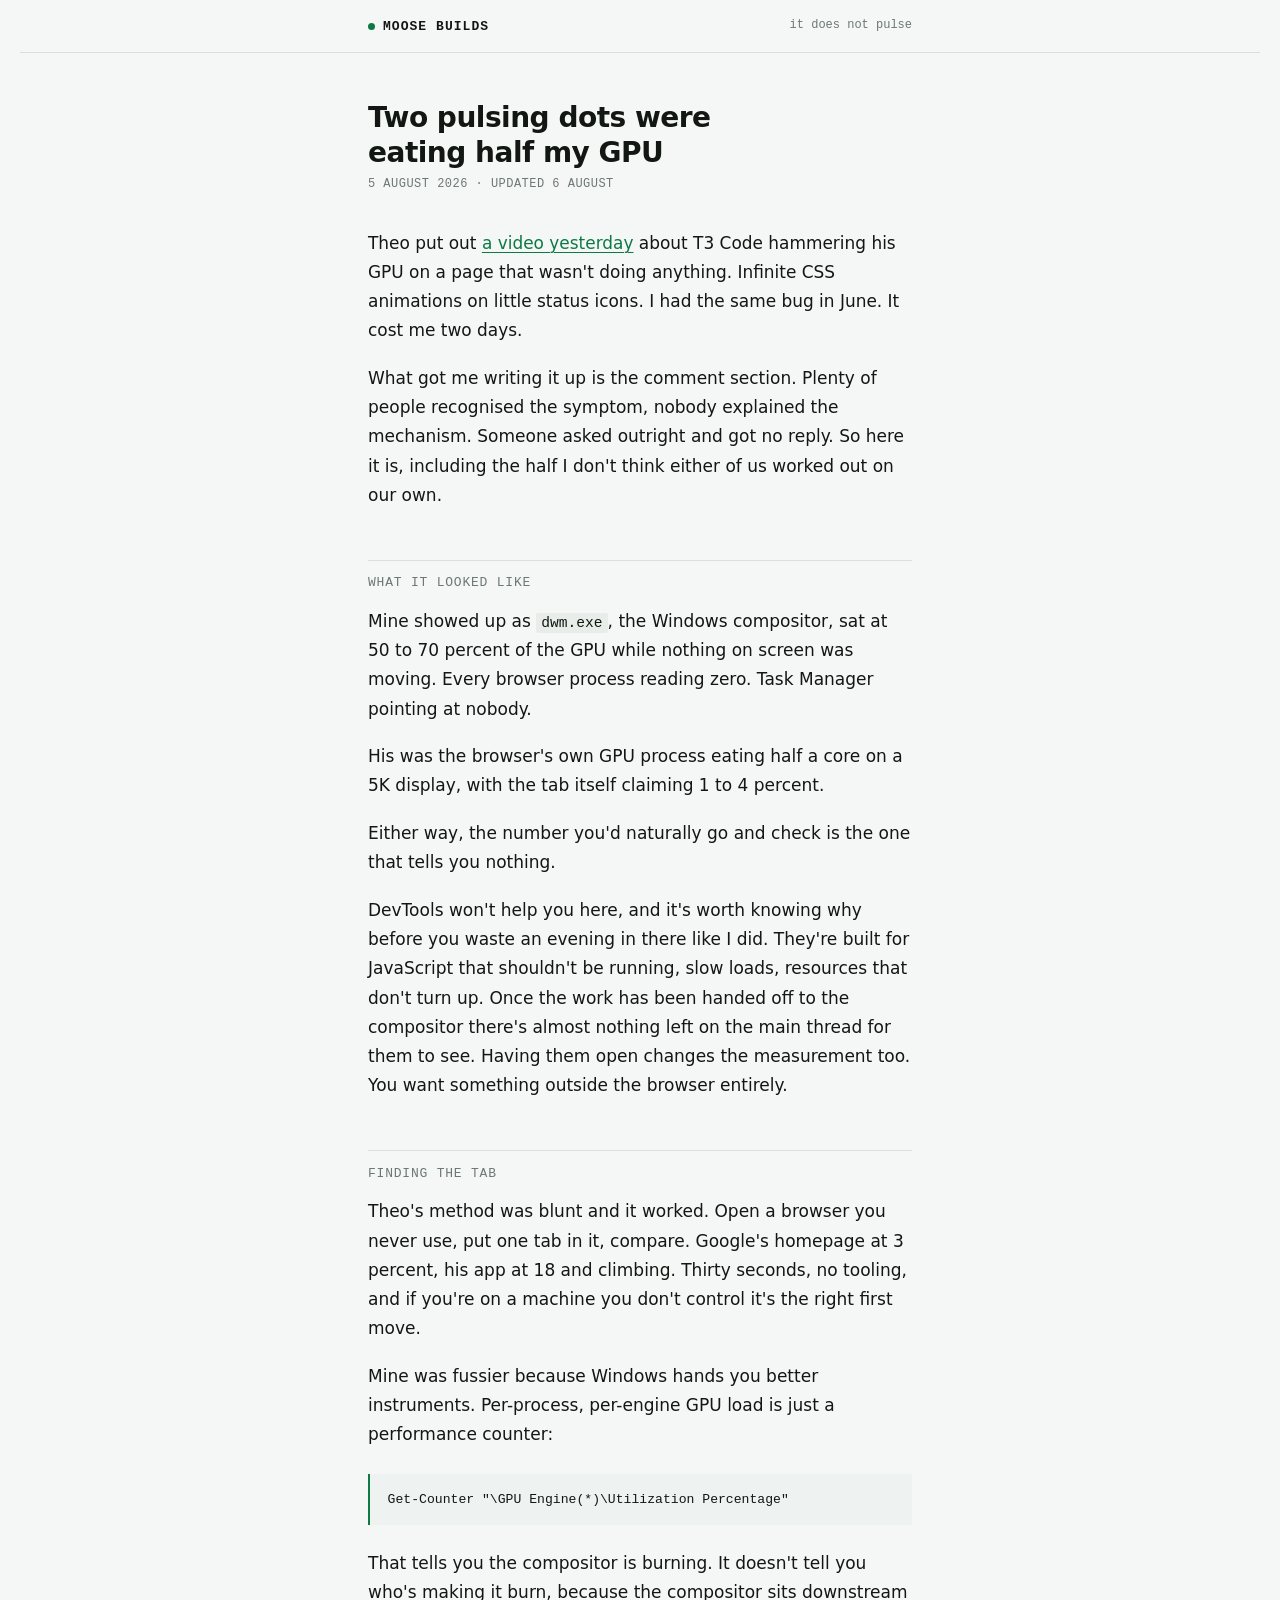
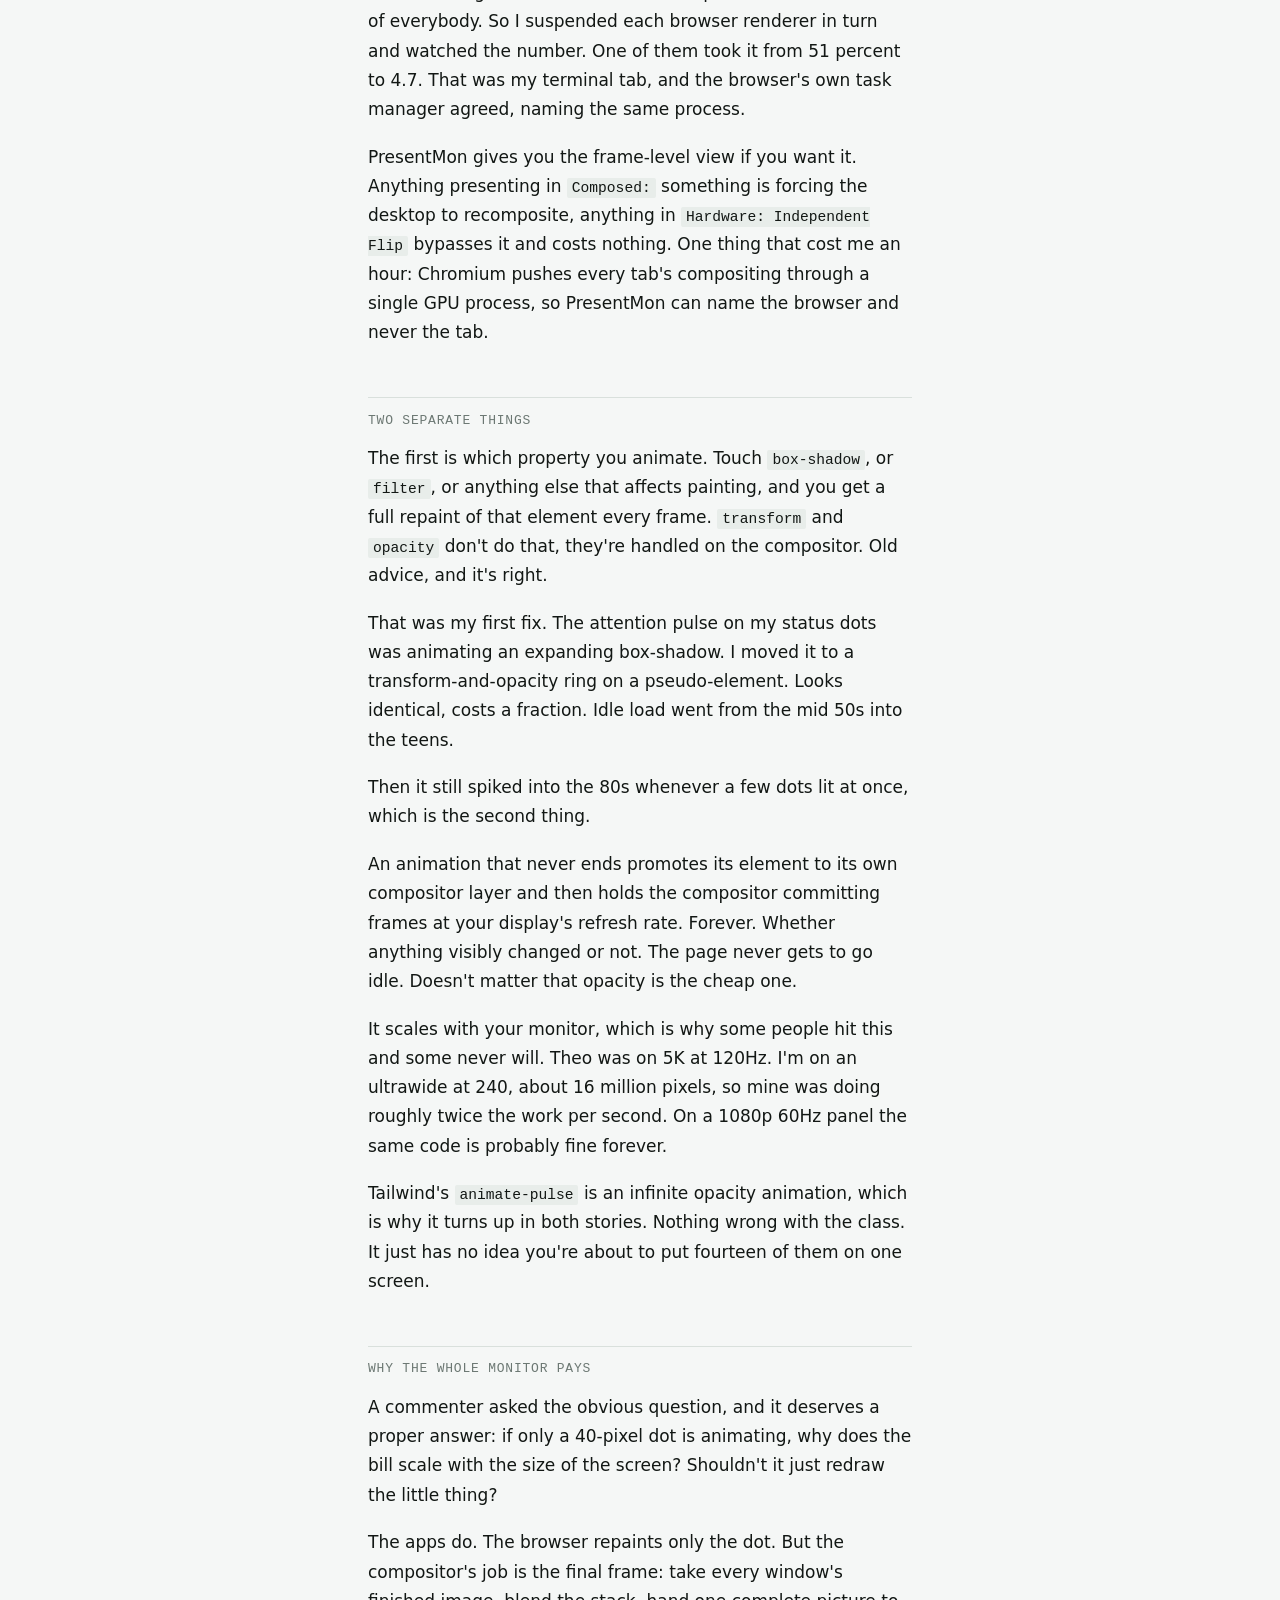
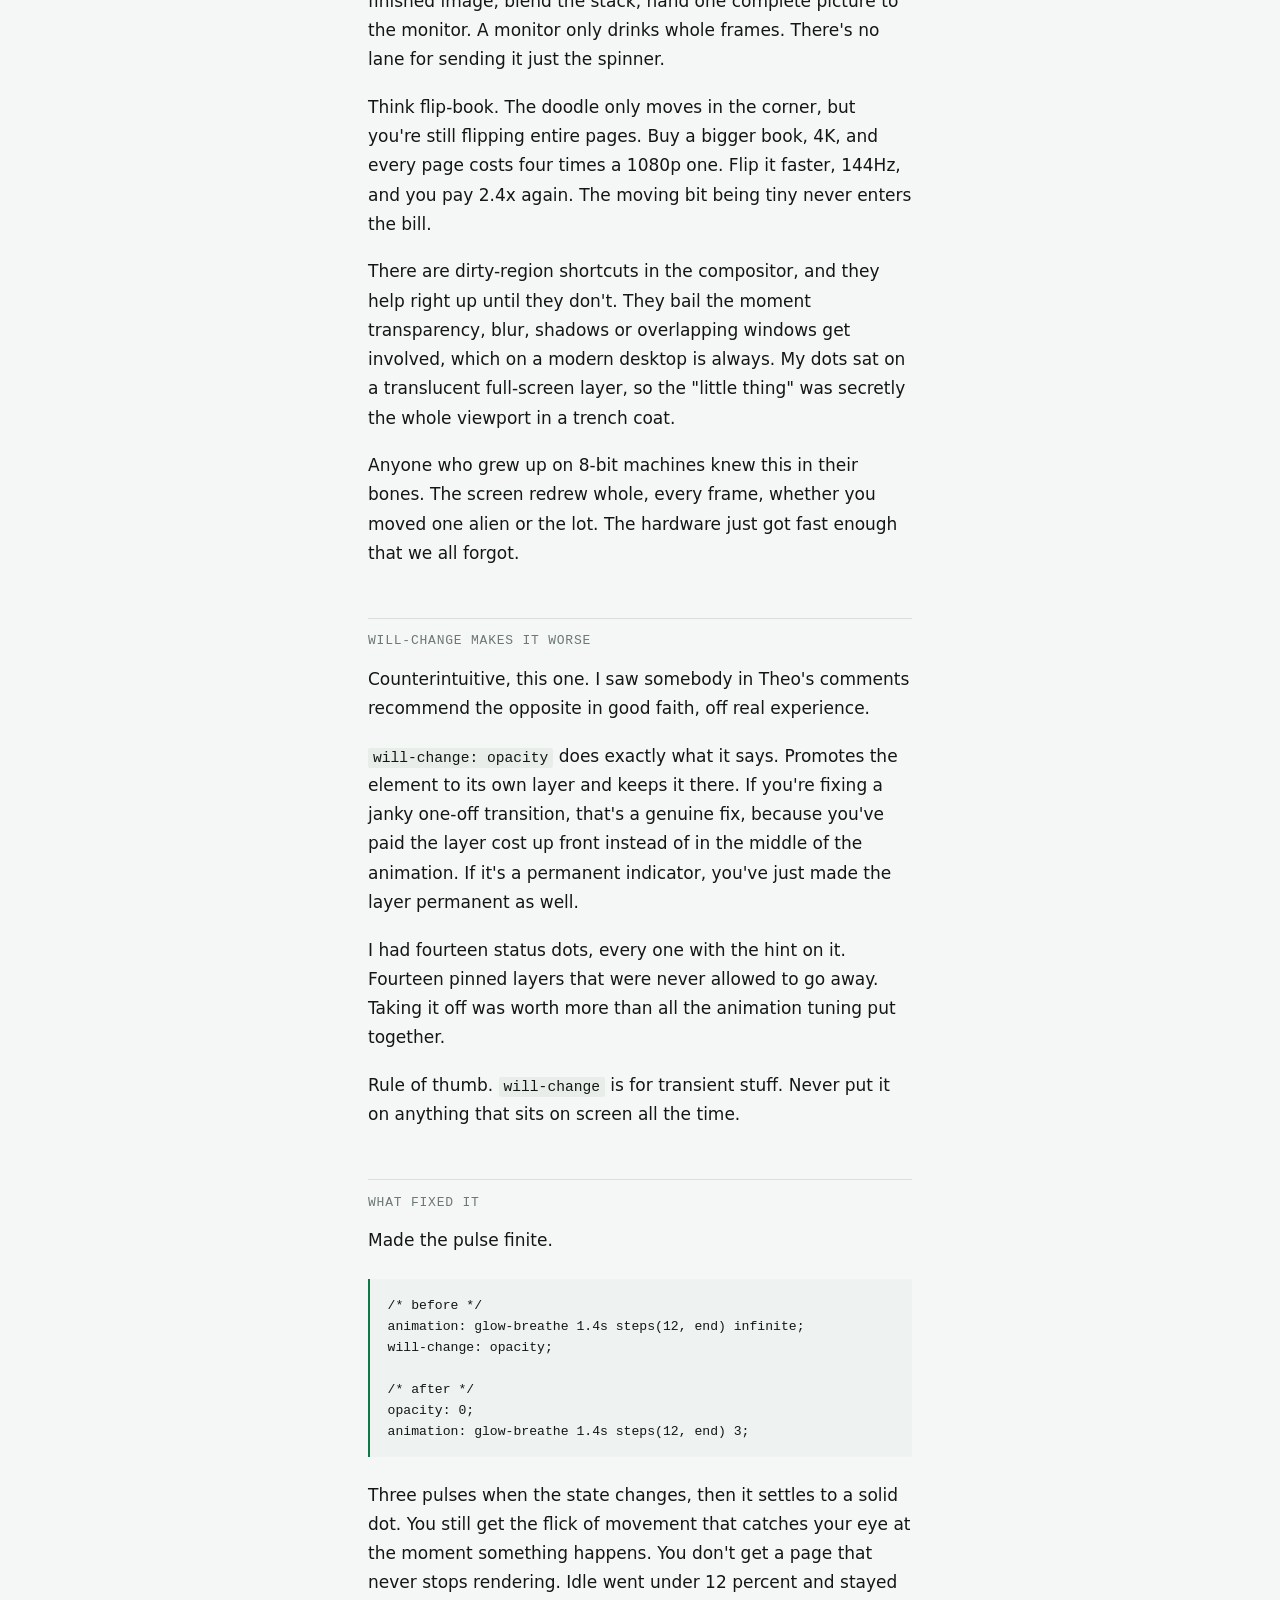
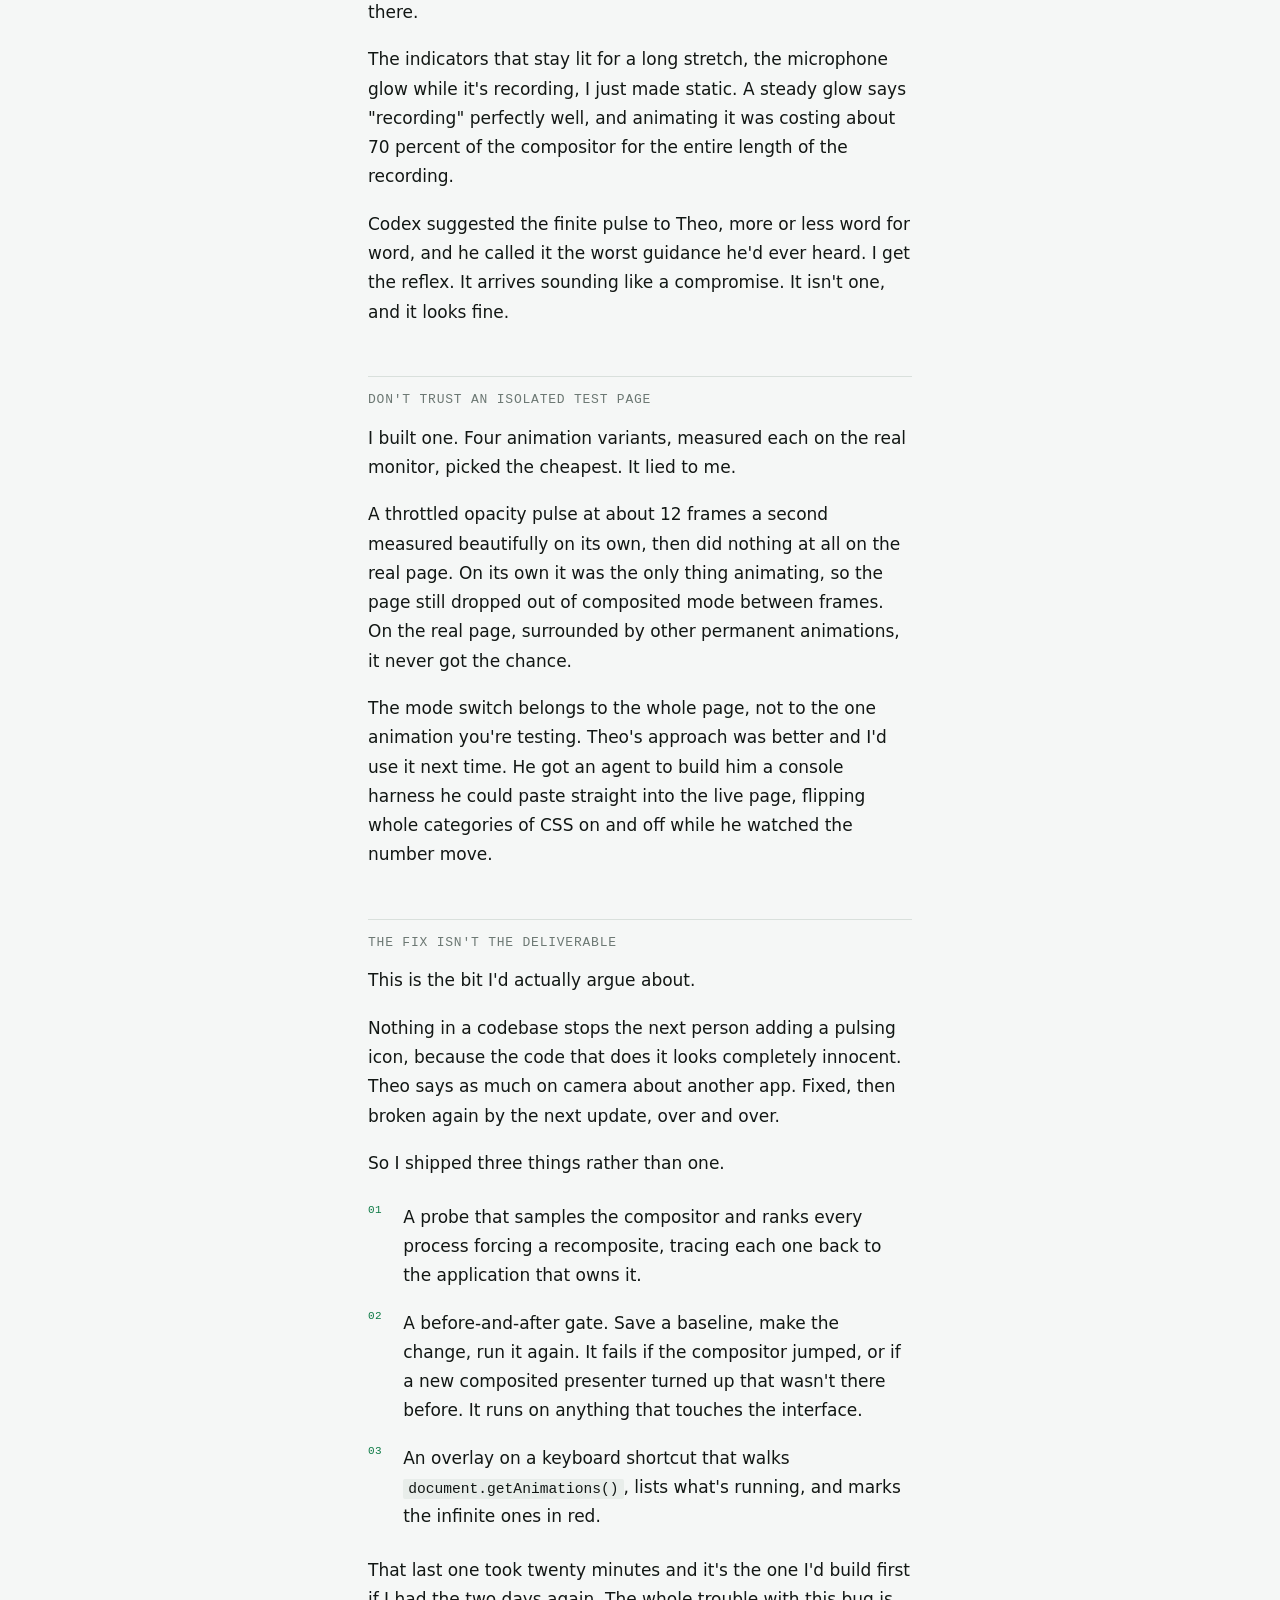
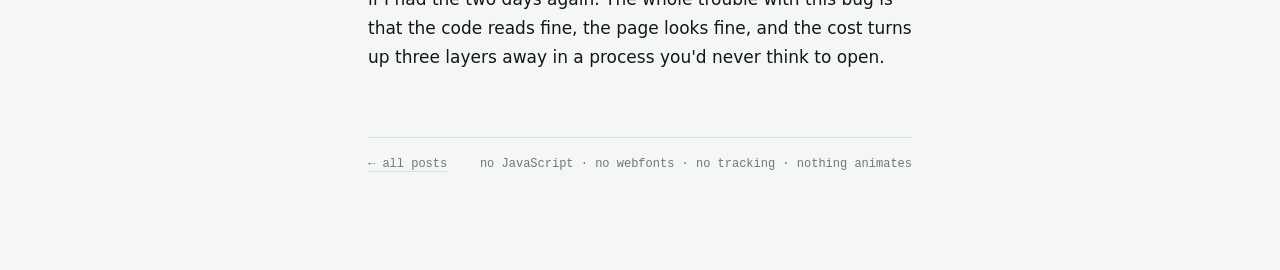
==== commit 6d70df9a: "Answer the why-does-it-scale-with-monitor-size question properly" ====
--- a/posts/infinite-css-animations-peg-the-compositor.html
+++ b/posts/infinite-css-animations-peg-the-compositor.html
@@ -20,7 +20,7 @@
 <article>
 
 <h1>Two pulsing dots were eating half my GPU</h1>
-<p class="dateline">5 AUGUST 2026</p>
+<p class="dateline">5 AUGUST 2026 · UPDATED 6 AUGUST</p>
 
 <p class="lede">Theo put out <a href="https://www.youtube.com/watch?v=TKlOCjLMNtw">a video yesterday</a> about T3 Code hammering his GPU on a page that wasn't doing anything. Infinite CSS animations on little status icons. I had the same bug in June. It cost me two days.</p>
 
@@ -61,6 +61,18 @@
 <p>It scales with your monitor, which is why some people hit this and some never will. Theo was on 5K at 120Hz. I'm on an ultrawide at 240, about 16 million pixels, so mine was doing roughly twice the work per second. On a 1080p 60Hz panel the same code is probably fine forever.</p>
 
 <p>Tailwind's <code>animate-pulse</code> is an infinite opacity animation, which is why it turns up in both stories. Nothing wrong with the class. It just has no idea you're about to put fourteen of them on one screen.</p>
+
+<h2>Why the whole monitor pays</h2>
+
+<p>A commenter asked the obvious question, and it deserves a proper answer: if only a 40-pixel dot is animating, why does the bill scale with the size of the screen? Shouldn't it just redraw the little thing?</p>
+
+<p>The apps do. The browser repaints only the dot. But the compositor's job is the final frame: take every window's finished image, blend the stack, hand one complete picture to the monitor. A monitor only drinks whole frames. There's no lane for sending it just the spinner.</p>
+
+<p>Think flip-book. The doodle only moves in the corner, but you're still flipping entire pages. Buy a bigger book, 4K, and every page costs four times a 1080p one. Flip it faster, 144Hz, and you pay 2.4x again. The moving bit being tiny never enters the bill.</p>
+
+<p>There are dirty-region shortcuts in the compositor, and they help right up until they don't. They bail the moment transparency, blur, shadows or overlapping windows get involved, which on a modern desktop is always. My dots sat on a translucent full-screen layer, so the "little thing" was secretly the whole viewport in a trench coat.</p>
+
+<p>Anyone who grew up on 8-bit machines knew this in their bones. The screen redrew whole, every frame, whether you moved one alien or the lot. The hardware just got fast enough that we all forgot.</p>
 
 <h2>will-change makes it worse</h2>
 
